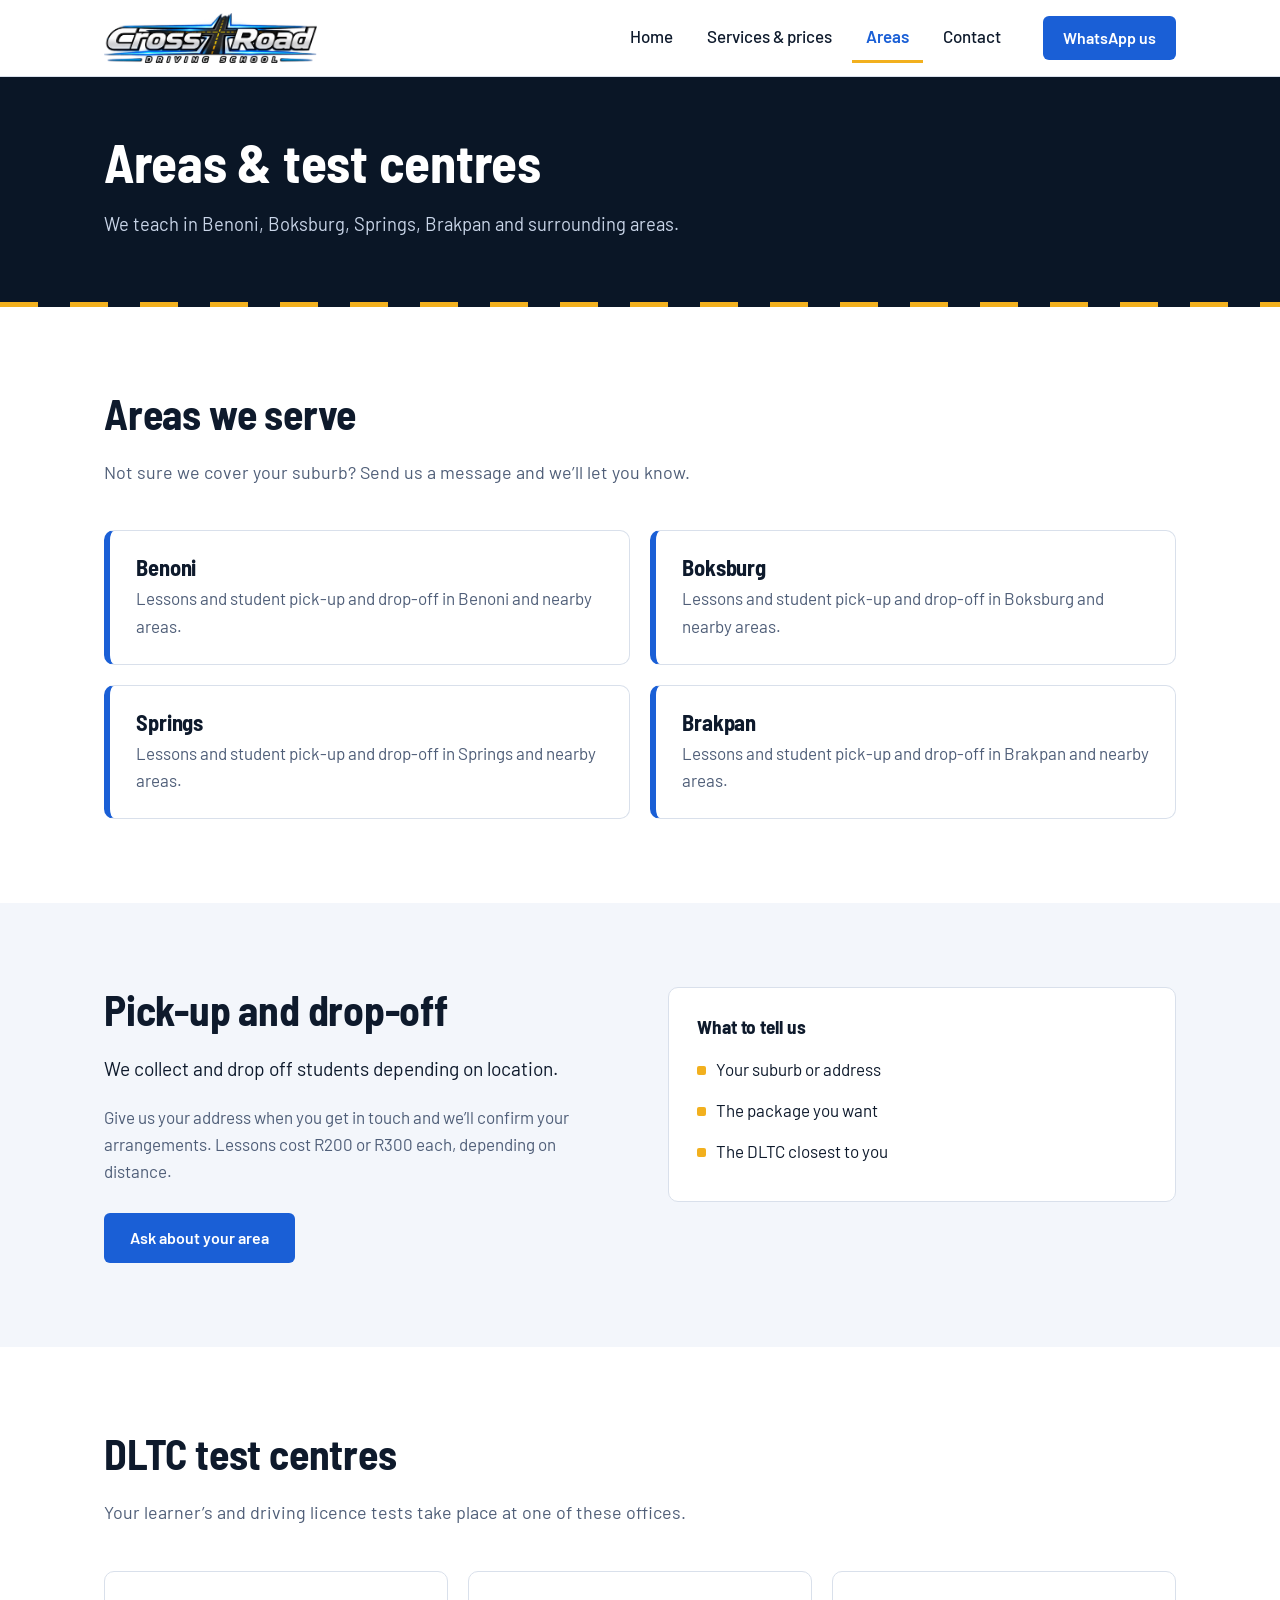
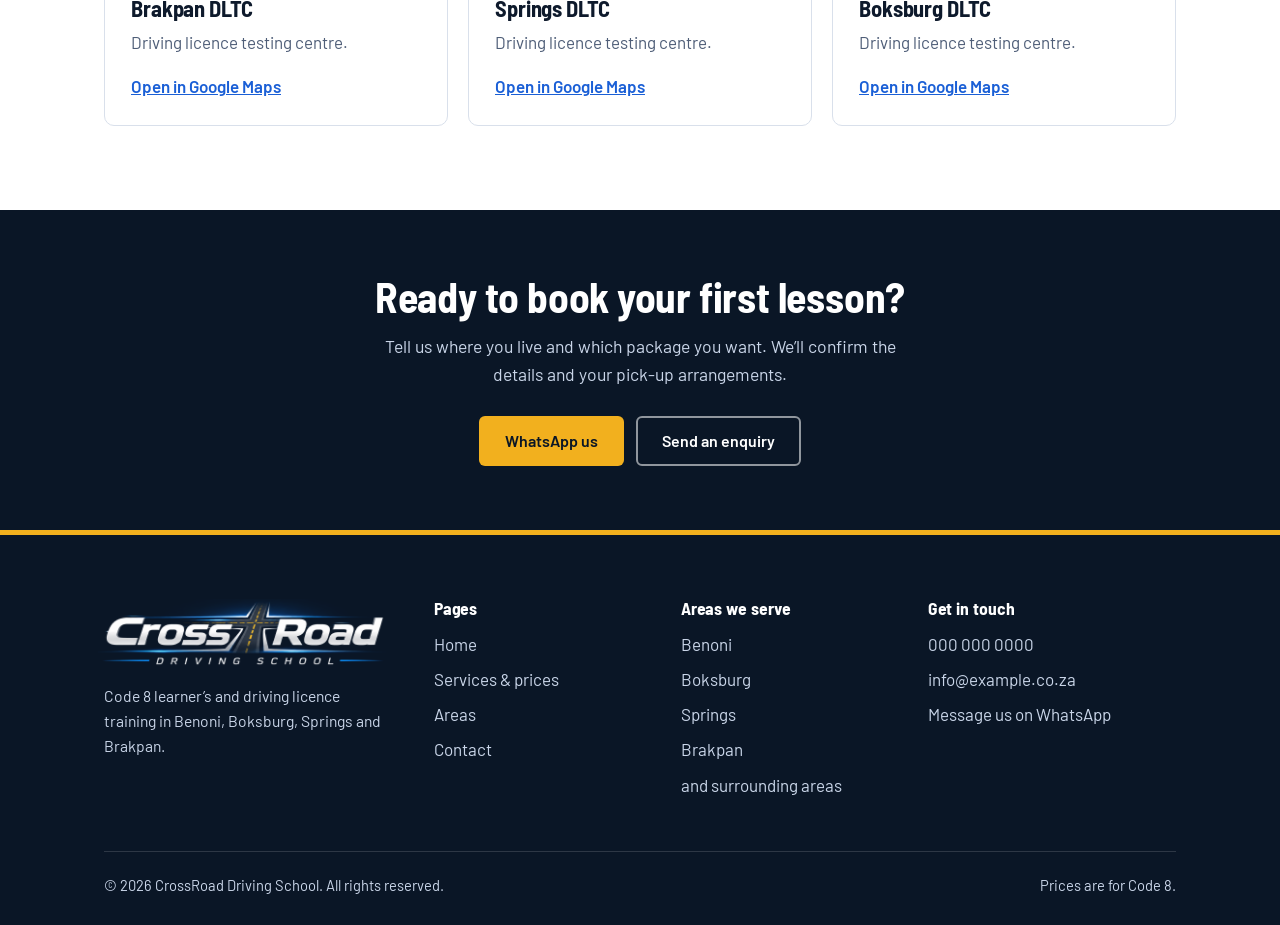
==== areas.html @ bded4b88 "da" ====
<!DOCTYPE html>
<html lang="en-ZA">
<head>
<meta charset="utf-8">
<meta name="viewport" content="width=device-width, initial-scale=1">
<title>Areas &amp; test centres | CrossRoad Driving School</title>
<meta name="description" content="We teach in Benoni, Boksburg, Springs, Brakpan and surrounding areas, and use the Brakpan, Springs and Boksburg DLTC offices.">
<meta name="theme-color" content="#0A1626">
<meta property="og:type" content="website">
<meta property="og:title" content="Areas &amp; test centres | CrossRoad Driving School">
<meta property="og:description" content="We teach in Benoni, Boksburg, Springs, Brakpan and surrounding areas, and use the Brakpan, Springs and Boksburg DLTC offices.">
<!-- After deploying, change og:image to the full URL, e.g. https://yourname.github.io/repo/assets/og-image.jpg -->
<meta property="og:image" content="assets/og-image.jpg">
<link rel="icon" href="assets/favicon.svg" type="image/svg+xml">
<link rel="apple-touch-icon" href="assets/apple-touch-icon.png">
<link rel="preconnect" href="https://fonts.googleapis.com">
<link rel="preconnect" href="https://fonts.gstatic.com" crossorigin>
<link href="https://fonts.googleapis.com/css2?family=Barlow:wght@400;500;600&amp;family=Barlow+Semi+Condensed:wght@600;700&amp;display=swap" rel="stylesheet">
<link rel="stylesheet" href="css/styles.css">
</head>
<body>
<a class="skip-link" href="#main">Skip to content</a>
<header class="site-header">
  <div class="container header-inner">
    <a class="brand" href="index.html" aria-label="CrossRoad Driving School, home"><img src="assets/logo-light.png" alt="CrossRoad Driving School" width="1000" height="235"></a>
    <button class="nav-toggle" type="button" aria-expanded="false" aria-controls="site-nav"><span class="sr-only">Menu</span><span class="bars" aria-hidden="true"></span></button>
    <nav id="site-nav" class="nav" aria-label="Main">
      <ul>
        <li><a href="index.html">Home</a></li>
        <li><a href="services.html">Services &amp; prices</a></li>
        <li><a href="areas.html" aria-current="page">Areas</a></li>
        <li><a href="contact.html">Contact</a></li>
      </ul>
      <a class="btn btn--blue" data-whatsapp href="contact.html">WhatsApp us</a>
    </nav>
  </div>
</header>
<main id="main">
<section class="page-hero">
  <div class="container">
    <h1>Areas &amp; test centres</h1>
    <p>We teach in Benoni, Boksburg, Springs, Brakpan and surrounding areas.</p>
  </div>
</section>

<section class="section">
  <div class="container">
    <div class="section-head"><h2>Areas we serve</h2><p>Not sure we cover your suburb? Send us a message and we&rsquo;ll let you know.</p></div>
    <div class="town-grid">
<article class="town" id="benoni"><h3>Benoni</h3><p>Lessons and student pick-up and drop-off in Benoni and nearby areas.</p></article>
<article class="town" id="boksburg"><h3>Boksburg</h3><p>Lessons and student pick-up and drop-off in Boksburg and nearby areas.</p></article>
<article class="town" id="springs"><h3>Springs</h3><p>Lessons and student pick-up and drop-off in Springs and nearby areas.</p></article>
<article class="town" id="brakpan"><h3>Brakpan</h3><p>Lessons and student pick-up and drop-off in Brakpan and nearby areas.</p></article>
    </div>
  </div>
</section>

<section class="section section--paper">
  <div class="container split">
    <div>
      <h2>Pick-up and drop-off</h2>
      <p class="lead">We collect and drop off students depending on location.</p>
      <p class="muted">Give us your address when you get in touch and we&rsquo;ll confirm your arrangements. Lessons cost R200 or R300 each, depending on distance.</p>
      <div class="btn-row"><a class="btn btn--blue" href="contact.html">Ask about your area</a></div>
    </div>
    <div class="panel">
      <h3>What to tell us</h3>
      <ul class="tick-list"><li>Your suburb or address</li><li>The package you want</li><li>The DLTC closest to you</li></ul>
    </div>
  </div>
</section>

<section class="section">
  <div class="container">
    <div class="section-head"><h2>DLTC test centres</h2><p>Your learner&rsquo;s and driving licence tests take place at one of these offices.</p></div>
    <div class="dltc-grid">
<article class="dltc"><h3>Brakpan DLTC</h3><p class="muted">Driving licence testing centre.</p><a href="https://www.google.com/maps/search/?api=1&amp;query=Brakpan+DLTC" target="_blank" rel="noopener">Open in Google Maps<span class="sr-only"> (opens in a new tab)</span></a></article>
<article class="dltc"><h3>Springs DLTC</h3><p class="muted">Driving licence testing centre.</p><a href="https://www.google.com/maps/search/?api=1&amp;query=Springs+DLTC" target="_blank" rel="noopener">Open in Google Maps<span class="sr-only"> (opens in a new tab)</span></a></article>
<article class="dltc"><h3>Boksburg DLTC</h3><p class="muted">Driving licence testing centre.</p><a href="https://www.google.com/maps/search/?api=1&amp;query=Boksburg+DLTC" target="_blank" rel="noopener">Open in Google Maps<span class="sr-only"> (opens in a new tab)</span></a></article>
    </div>
  </div>
</section>
<section class="cta-band">
  <div class="container">
    <h2>Ready to book your first lesson?</h2>
    <p>Tell us where you live and which package you want. We&rsquo;ll confirm the details and your pick-up arrangements.</p>
    <div class="btn-row">
      <a class="btn btn--yellow" data-whatsapp href="contact.html">WhatsApp us</a>
      <a class="btn btn--outline-light" href="contact.html">Send an enquiry</a>
    </div>
  </div>
</section>
</main>
<footer class="site-footer">
  <div class="container">
    <div class="footer-grid">
      <div>
        <a class="footer-logo" href="index.html" aria-label="CrossRoad Driving School, home"><img src="assets/logo-dark.png" alt="CrossRoad Driving School" width="1200" height="288" loading="lazy"></a>
        <p class="footer-about">Code 8 learner&rsquo;s and driving licence training in Benoni, Boksburg, Springs and Brakpan.</p>
      </div>
      <div>
        <h3>Pages</h3>
        <ul>
          <li><a href="index.html">Home</a></li>
          <li><a href="services.html">Services &amp; prices</a></li>
          <li><a href="areas.html">Areas</a></li>
          <li><a href="contact.html">Contact</a></li>
        </ul>
      </div>
      <div>
        <h3>Areas we serve</h3>
        <ul>
          <li><a href="areas.html#benoni">Benoni</a></li>
          <li><a href="areas.html#boksburg">Boksburg</a></li>
          <li><a href="areas.html#springs">Springs</a></li>
          <li><a href="areas.html#brakpan">Brakpan</a></li>
          <li>and surrounding areas</li>
        </ul>
      </div>
      <div>
        <h3>Get in touch</h3>
        <ul>
          <li><a data-phone href="contact.html"><span data-phone-text>Call us</span></a></li>
          <li><a data-email href="contact.html"><span data-email-text>Email us</span></a></li>
          <li><a data-whatsapp href="contact.html">Message us on WhatsApp</a></li>
        </ul>
      </div>
    </div>
    <div class="footer-bottom">
      <span>&copy; 2026 CrossRoad Driving School. All rights reserved.</span>
      <span>Prices are for Code 8.</span>
    </div>
  </div>
</footer>
<script src="js/config.js"></script>
<script src="js/main.js"></script>
</body>
</html>
---- css/styles.css ----
/* CrossRoad Driving School — styles */
:root{
  --navy:#0A1626; --navy-2:#102238; --navy-3:#1B3252;
  --blue:#1A5FD6; --blue-dark:#1449A8; --sky:#6AA8FF;
  --yellow:#F2B01E; --yellow-dark:#DB9A0A;
  --paper:#F3F6FB; --white:#FFFFFF; --ink:#0E1A2C; --muted:#4F5E78; --line:#D9E0EB;
  --on-dark:#C9D5E8;
  --radius:10px; --maxw:1120px;
  --font-head:"Barlow Semi Condensed","Barlow",system-ui,sans-serif;
  --font-body:"Barlow",system-ui,-apple-system,"Segoe UI",Roboto,sans-serif;
}
*,*::before,*::after{box-sizing:border-box}
html{scroll-behavior:smooth;-webkit-text-size-adjust:100%}
body{margin:0;font-family:var(--font-body);font-size:1.0625rem;line-height:1.6;color:var(--ink);background:var(--white)}
img{max-width:100%;height:auto;display:block}
a{color:var(--blue)}
a:hover{color:var(--blue-dark)}
:focus-visible{outline:3px solid var(--sky);outline-offset:3px;border-radius:4px}
.sr-only{position:absolute;width:1px;height:1px;overflow:hidden;clip:rect(0 0 0 0);white-space:nowrap}
.skip-link{position:absolute;left:12px;top:-60px;background:var(--yellow);color:var(--navy);padding:10px 16px;font-weight:600;border-radius:6px;z-index:100;text-decoration:none}
.skip-link:focus{top:12px}
.container{width:100%;max-width:var(--maxw);margin:0 auto;padding:0 24px}

h1,h2,h3{font-family:var(--font-head);font-weight:700;line-height:1.1;margin:0 0 .5em;letter-spacing:-.005em}
h1{font-size:clamp(2.4rem,5.2vw,3.9rem)}
h2{font-size:clamp(1.8rem,3.4vw,2.6rem)}
h3{font-size:1.4rem}
p{margin:0 0 1em}
.lead{font-size:1.2rem;max-width:60ch}
.muted{color:var(--muted)}

/* Buttons */
.btn{display:inline-flex;align-items:center;justify-content:center;gap:.5em;font:600 1rem/1 var(--font-body);padding:15px 24px;border-radius:6px;border:2px solid transparent;text-decoration:none;cursor:pointer;transition:background-color .15s,color .15s,border-color .15s}
.btn--yellow{background:var(--yellow);color:var(--navy)}
.btn--yellow:hover{background:var(--yellow-dark);color:var(--navy)}
.btn--blue{background:var(--blue);color:#fff}
.btn--blue:hover{background:var(--blue-dark);color:#fff}
.btn--outline-light{border-color:rgba(255,255,255,.55);color:#fff}
.btn--outline-light:hover{background:rgba(255,255,255,.1);color:#fff;border-color:#fff}
.btn--outline-dark{border-color:var(--line);color:var(--ink);background:#fff}
.btn--outline-dark:hover{border-color:var(--blue);color:var(--blue)}
.btn-row{display:flex;flex-wrap:wrap;gap:12px;margin-top:28px}

/* Header */
.site-header{position:sticky;top:0;z-index:50;background:#fff;border-bottom:1px solid var(--line)}
.header-inner{display:flex;align-items:center;justify-content:space-between;gap:20px;min-height:76px}
.brand img{height:50px;width:auto}
.nav{display:flex;align-items:center;gap:28px}
.nav ul{display:flex;gap:6px;list-style:none;margin:0;padding:0}
.nav ul a{display:block;padding:10px 14px;color:var(--ink);text-decoration:none;font-weight:500;border-radius:6px;border-bottom:3px solid transparent;border-radius:0}
.nav ul a:hover{color:var(--blue)}
.nav ul a[aria-current="page"]{color:var(--blue);border-bottom-color:var(--yellow);font-weight:600}
.nav .btn{padding:12px 18px}
.nav-toggle{display:none;background:none;border:1px solid var(--line);border-radius:6px;width:46px;height:46px;cursor:pointer;padding:0;align-items:center;justify-content:center}
.nav-toggle .bars,.nav-toggle .bars::before,.nav-toggle .bars::after{display:block;width:20px;height:2px;background:var(--ink);content:"";position:relative}
.nav-toggle .bars::before{position:absolute;top:-6px}
.nav-toggle .bars::after{position:absolute;top:6px}

/* Hero */
.hero{position:relative;background:var(--navy);color:#fff;padding:72px 0 96px}
.hero::after,.page-hero::after{content:"";position:absolute;left:0;right:0;bottom:0;height:5px;background:repeating-linear-gradient(90deg,var(--yellow) 0 38px,transparent 38px 70px)}
.hero-grid{display:grid;grid-template-columns:1.15fr .85fr;gap:56px;align-items:center}
.hero h1{color:#fff;max-width:15ch}
.hero .lead{color:var(--on-dark)}
.hero-note{margin-top:22px;color:var(--on-dark);font-size:.98rem}

/* Signpost */
.signpost{position:relative;display:flex;flex-direction:column;gap:14px;padding:6px 0;filter:drop-shadow(0 8px 14px rgba(0,0,0,.35))}
.signpost::before{content:"";position:absolute;left:50%;top:-14px;bottom:-14px;width:10px;transform:translateX(-50%);background:linear-gradient(90deg,#3A4B66,#5A6D8C,#3A4B66);border-radius:3px}
.sign{position:relative;display:block;width:86%;padding:16px 56px 16px 26px;background:var(--blue);color:#fff;font:700 1.55rem/1.1 var(--font-head);text-decoration:none;clip-path:polygon(0 0,calc(100% - 30px) 0,100% 50%,calc(100% - 30px) 100%,0 100%);transition:background-color .15s;animation:sign-in .7s cubic-bezier(.2,.7,.2,1) both}
.sign small{display:block;font:500 .85rem/1.3 var(--font-body);color:#D3E3FF;margin-top:2px}
.sign:hover{background:#2A72EE;color:#fff}
.sign--left{margin-left:auto;padding:16px 26px 16px 56px;text-align:right;clip-path:polygon(30px 0,100% 0,100% 100%,30px 100%,0 50%);animation-name:sign-in-left}
.sign:nth-child(1){animation-delay:.1s}.sign:nth-child(2){animation-delay:.22s}.sign:nth-child(3){animation-delay:.34s}.sign:nth-child(4){animation-delay:.46s}
@keyframes sign-in{from{opacity:0;transform:translateX(-26px)}to{opacity:1;transform:none}}
@keyframes sign-in-left{from{opacity:0;transform:translateX(26px)}to{opacity:1;transform:none}}
.signpost-caption{margin:22px 0 0;text-align:center;color:var(--on-dark);font-size:.95rem}

/* Page hero (inner pages) */
.page-hero{position:relative;background:var(--navy);color:#fff;padding:56px 0 68px}
.page-hero h1{color:#fff;font-size:clamp(2.2rem,4.4vw,3.3rem);margin-bottom:.35em}
.page-hero p{color:var(--on-dark);max-width:62ch;font-size:1.15rem;margin:0}

/* Strip */
.strip{background:var(--paper);border-bottom:1px solid var(--line)}
.strip-grid{display:grid;grid-template-columns:repeat(4,1fr);gap:24px;padding:30px 0;margin:0;list-style:none}
.strip-item{display:flex;gap:14px;align-items:flex-start}
.strip-item svg{flex:none;width:28px;height:28px;color:var(--blue);margin-top:2px}
.strip-item strong{display:block;font-family:var(--font-head);font-size:1.15rem;line-height:1.2}
.strip-item span{display:block;color:var(--muted);font-size:.95rem;line-height:1.4;margin-top:2px}

/* Sections */
.section{padding:84px 0}
.section--paper{background:var(--paper)}
.section-head{max-width:640px;margin-bottom:44px}
.section-head p{color:var(--muted);font-size:1.12rem;margin:0}

/* Plans (home) */
.plans{display:grid;grid-template-columns:repeat(3,1fr);gap:24px;align-items:stretch}
.plan{position:relative;display:flex;flex-direction:column;background:#fff;border:1px solid var(--line);border-radius:var(--radius);padding:30px 28px}
.plan--best{border:2px solid var(--blue);box-shadow:0 10px 30px rgba(26,95,214,.12)}
.badge{position:absolute;top:-14px;left:24px;background:var(--yellow);color:var(--navy);font:700 .9rem/1 var(--font-head);padding:7px 12px;border-radius:5px}
.plan h3{margin-bottom:.25em}
.plan-desc{color:var(--muted);margin-bottom:22px}
.price{font:700 3rem/1 var(--font-head);margin:0 0 4px;color:var(--ink)}
.price-note{color:var(--muted);font-size:.95rem;margin-bottom:22px}
.plan dl{margin:0 0 24px;border-top:1px solid var(--line)}
.plan dl div{display:flex;justify-content:space-between;padding:11px 0;border-bottom:1px solid var(--line)}
.plan dt{color:var(--muted)}
.plan dd{margin:0;font-weight:600}
.plan .btn{margin-top:auto}
.fine{color:var(--muted);font-size:.95rem;margin-top:26px;max-width:70ch}

/* Steps */
.steps{list-style:none;margin:0;padding:0;display:grid;grid-template-columns:repeat(4,1fr);gap:28px;counter-reset:step}
.steps li{counter-increment:step;position:relative;padding-top:60px}
.steps li::before{content:counter(step);position:absolute;top:0;left:0;width:44px;height:44px;border-radius:50%;background:var(--navy);color:#fff;font:700 1.4rem/44px var(--font-head);text-align:center}
.steps li::after{content:"";position:absolute;top:21px;left:56px;right:-16px;border-top:3px dashed var(--yellow)}
.steps li:last-child::after{display:none}
.steps h3{font-size:1.3rem;margin-bottom:.3em}
.steps p{color:var(--muted);margin:0;font-size:1rem}

/* Areas split */
.split{display:grid;grid-template-columns:1fr 1fr;gap:56px;align-items:start}
.panel{background:#fff;border:1px solid var(--line);border-radius:var(--radius);padding:28px}
.panel h3{font-size:1.2rem;margin-bottom:.6em}
.panel h3:not(:first-child){margin-top:1.5em}
.tick-list{list-style:none;margin:0;padding:0}
.tick-list li{display:flex;gap:10px;padding:7px 0;align-items:baseline}
.tick-list li::before{content:"";flex:none;width:9px;height:9px;background:var(--yellow);border-radius:2px;transform:translateY(-1px)}

/* CTA band */
.cta-band{background:var(--navy);color:#fff;padding:64px 0;text-align:center}
.cta-band h2{color:#fff;margin-bottom:.3em}
.cta-band p{color:var(--on-dark);margin:0 auto;max-width:52ch;font-size:1.1rem}
.cta-band .btn-row{justify-content:center}

/* Plan rows (services) */
.plan-rows{display:grid;gap:18px}
.plan-row{position:relative;display:grid;grid-template-columns:1.4fr 1fr 1fr 1fr;gap:20px;align-items:center;background:#fff;border:1px solid var(--line);border-radius:var(--radius);padding:26px 28px}
.plan-row--best{border:2px solid var(--blue);box-shadow:0 10px 30px rgba(26,95,214,.12)}
.plan-row h3{margin-bottom:.2em}
.plan-row p{margin:0;color:var(--muted);font-size:1rem}
.fig span{display:block;color:var(--muted);font-size:.9rem}
.fig strong{display:block;font:700 1.9rem/1.1 var(--font-head)}
.fig--total strong{font-size:2.3rem}
.save{display:inline-block;margin-top:8px;font-weight:600;color:#7A5300;background:#FFF1CC;padding:3px 10px;border-radius:4px;font-size:.9rem}

.lesson-grid{display:grid;grid-template-columns:1fr 1fr;gap:24px}
.lesson-grid .panel .price{font-size:2.6rem}

.pay-list{list-style:none;margin:0;padding:0;display:grid;gap:14px;max-width:760px}
.pay-list li{display:grid;grid-template-columns:130px 1fr;gap:18px;padding:18px 22px;background:#fff;border:1px solid var(--line);border-radius:var(--radius)}
.pay-list strong{font-family:var(--font-head);font-size:1.2rem}
.pay-list span{color:var(--muted)}

/* FAQ */
.faq{max-width:780px}
.faq details{border-bottom:1px solid var(--line)}
.faq summary{cursor:pointer;list-style:none;padding:20px 40px 20px 0;font:600 1.25rem/1.3 var(--font-head);position:relative}
.faq summary::-webkit-details-marker{display:none}
.faq summary::after{content:"+";position:absolute;right:6px;top:50%;transform:translateY(-50%);font:400 1.8rem/1 var(--font-body);color:var(--blue)}
.faq details[open] summary::after{content:"\2013"}
.faq details p{color:var(--muted);padding-bottom:20px;margin:0;max-width:64ch}

/* Areas page */
.town-grid{display:grid;grid-template-columns:repeat(2,1fr);gap:20px}
.town{background:#fff;border:1px solid var(--line);border-left:6px solid var(--blue);border-radius:var(--radius);padding:24px 26px;scroll-margin-top:100px}
.town h3{margin-bottom:.25em}
.town p{margin:0;color:var(--muted)}
.dltc-grid{display:grid;grid-template-columns:repeat(3,1fr);gap:20px}
.dltc{background:#fff;border:1px solid var(--line);border-radius:var(--radius);padding:24px 26px}
.dltc h3{margin-bottom:.4em}
.dltc a{font-weight:600}

/* Contact */
.contact-layout{display:grid;grid-template-columns:.85fr 1.15fr;gap:48px;align-items:start}
.info-list{list-style:none;margin:0 0 28px;padding:0;display:grid;gap:16px}
.info-list li{display:flex;gap:14px;align-items:flex-start}
.info-list svg{flex:none;width:26px;height:26px;color:var(--blue);margin-top:2px}
.info-list small{display:block;color:var(--muted);font-size:.9rem}
.info-list a,.info-list strong{font-weight:600;font-size:1.1rem}
.form{background:#fff;border:1px solid var(--line);border-radius:var(--radius);padding:32px}
.form h2{font-size:1.7rem}
.field{margin-bottom:18px}
.field label{display:block;font-weight:600;margin-bottom:6px}
.field input,.field select,.field textarea{width:100%;font:inherit;padding:13px 14px;border:1px solid #B9C4D6;border-radius:6px;background:#fff;color:var(--ink)}
.field textarea{min-height:120px;resize:vertical}
.field input:focus,.field select:focus,.field textarea:focus{outline:3px solid rgba(26,95,214,.3);border-color:var(--blue)}
.field-row{display:grid;grid-template-columns:1fr 1fr;gap:18px}
.form-status{min-height:1.5em;margin:14px 0 0;font-weight:500}
.form-hint{color:var(--muted);font-size:.95rem;margin-top:12px}

/* Footer */
.site-footer{background:var(--navy);color:var(--on-dark);padding:64px 0 28px;border-top:5px solid var(--yellow)}
.footer-grid{display:grid;grid-template-columns:1.4fr 1fr 1fr 1.2fr;gap:40px}
.footer-logo img{width:min(300px,100%);mix-blend-mode:screen;margin-left:-6px}
.footer-about{margin:14px 0 0;font-size:.98rem;max-width:34ch}
.site-footer h3{font-size:1.1rem;color:#fff;margin-bottom:.7em}
.site-footer ul{list-style:none;margin:0;padding:0}
.site-footer li{margin-bottom:8px}
.site-footer a{color:var(--on-dark);text-decoration:none}
.site-footer a:hover{color:#fff;text-decoration:underline}
.footer-bottom{margin-top:44px;padding-top:22px;border-top:1px solid rgba(255,255,255,.14);font-size:.92rem;display:flex;flex-wrap:wrap;gap:8px 24px;justify-content:space-between}

/* Responsive */
@media (max-width:960px){
  .hero-grid{grid-template-columns:1fr;gap:44px}
  .hero h1{max-width:20ch}
  .signpost{max-width:460px}
  .strip-grid{grid-template-columns:repeat(2,1fr)}
  .plans{grid-template-columns:1fr;max-width:520px}
  .steps{grid-template-columns:repeat(2,1fr);gap:36px 28px}
  .steps li:nth-child(2)::after{display:none}
  .split,.contact-layout{grid-template-columns:1fr;gap:36px}
  .plan-row{grid-template-columns:1fr 1fr}
  .plan-row>div:first-child{grid-column:1/-1}
  .dltc-grid{grid-template-columns:1fr}
  .footer-grid{grid-template-columns:1fr 1fr}
}
@media (max-width:820px){
  .nav-toggle{display:inline-flex}
  .nav{position:absolute;left:0;right:0;top:100%;background:#fff;border-bottom:1px solid var(--line);flex-direction:column;align-items:stretch;gap:0;padding:8px 24px 20px;display:none}
  .nav.is-open{display:flex}
  .nav ul{flex-direction:column;gap:0}
  .nav ul a{padding:14px 4px;border-bottom:1px solid var(--line)}
  .nav ul a[aria-current="page"]{border-bottom-color:var(--yellow)}
  .nav .btn{margin-top:16px}
}
@media (max-width:620px){
  body{font-size:1rem}
  .section{padding:60px 0}
  .hero{padding:48px 0 72px}
  .strip-grid{grid-template-columns:1fr}
  .steps{grid-template-columns:1fr}
  .steps li::after{display:none}
  .town-grid,.lesson-grid,.field-row{grid-template-columns:1fr}
  .plan-row{grid-template-columns:1fr 1fr;padding:22px}
  .pay-list li{grid-template-columns:1fr;gap:4px}
  .form{padding:24px 20px}
  .footer-grid{grid-template-columns:1fr}
  .sign{font-size:1.35rem}
  .brand img{height:42px}
  .btn-row .btn{flex:1 1 100%}
}
@media (prefers-reduced-motion:reduce){
  html{scroll-behavior:auto}
  .sign{animation:none}
  *{transition:none!important}
}
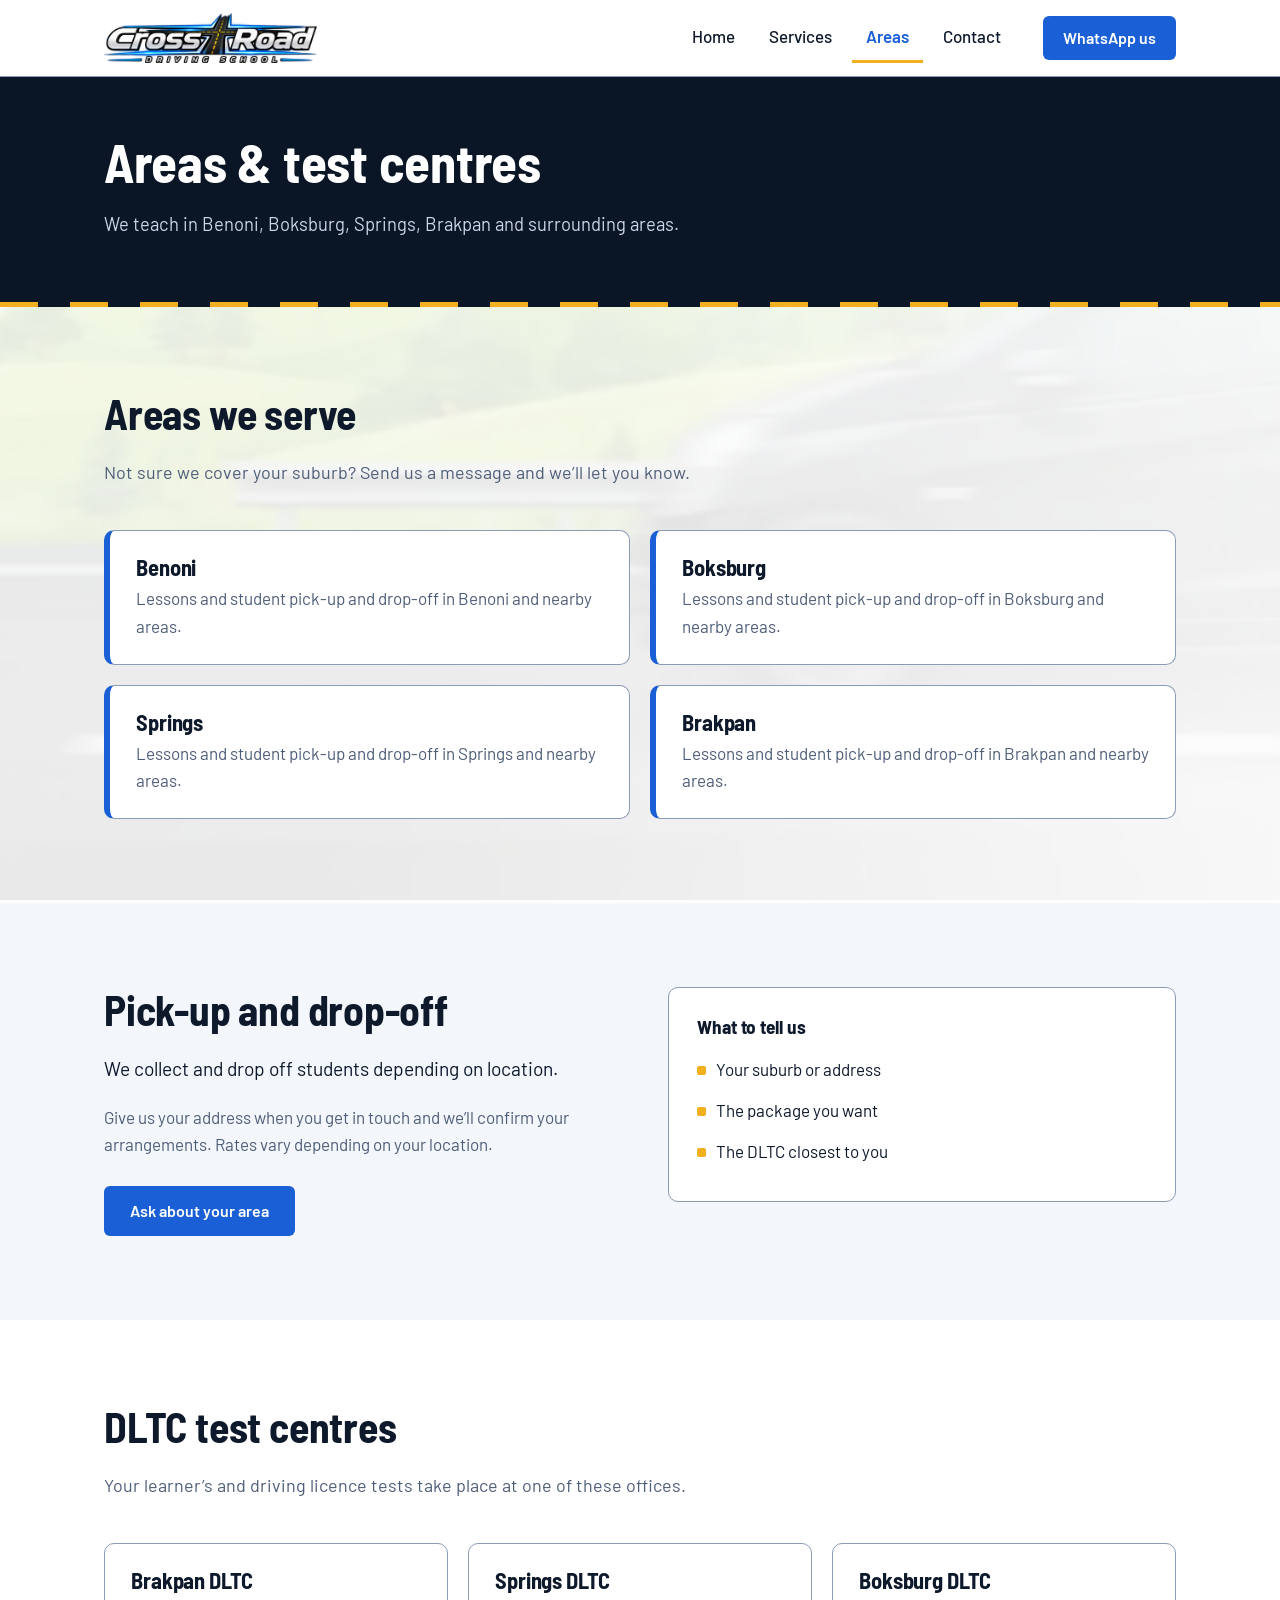
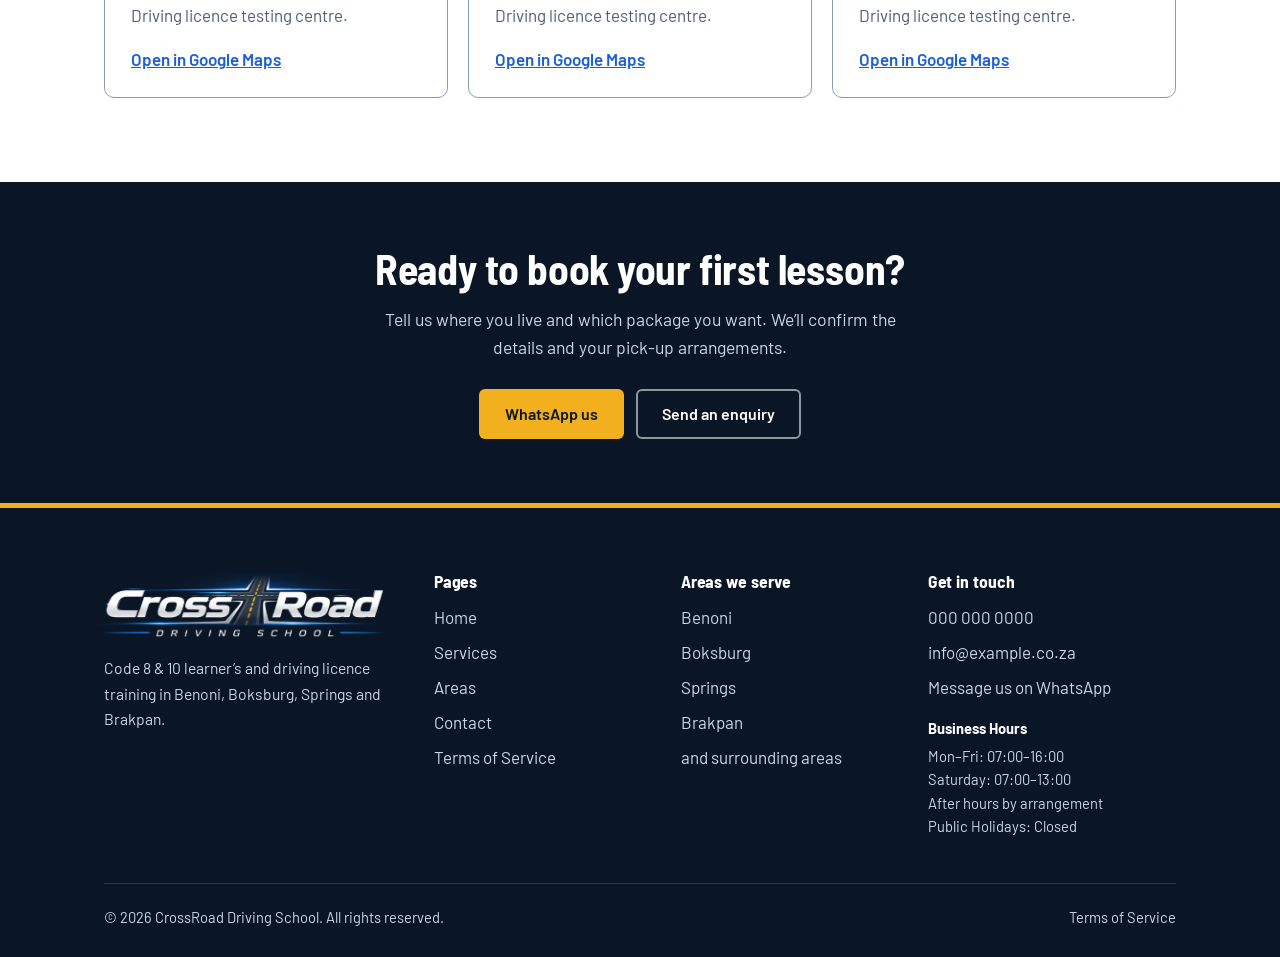
==== commit 8fe0e192: "V3" ====
--- a/areas.html
+++ b/areas.html
@@ -19,6 +19,7 @@
 <link rel="stylesheet" href="css/styles.css">
 </head>
 <body>
+<canvas id="scroll-bg-canvas"></canvas>
 <a class="skip-link" href="#main">Skip to content</a>
 <header class="site-header">
   <div class="container header-inner">
@@ -27,7 +28,7 @@
     <nav id="site-nav" class="nav" aria-label="Main">
       <ul>
         <li><a href="index.html">Home</a></li>
-        <li><a href="services.html">Services &amp; prices</a></li>
+        <li><a href="services.html">Services</a></li>
         <li><a href="areas.html" aria-current="page">Areas</a></li>
         <li><a href="contact.html">Contact</a></li>
       </ul>
@@ -60,7 +61,7 @@
     <div>
       <h2>Pick-up and drop-off</h2>
       <p class="lead">We collect and drop off students depending on location.</p>
-      <p class="muted">Give us your address when you get in touch and we&rsquo;ll confirm your arrangements. Lessons cost R200 or R300 each, depending on distance.</p>
+      <p class="muted">Give us your address when you get in touch and we&rsquo;ll confirm your arrangements. Rates vary depending on your location.</p>
       <div class="btn-row"><a class="btn btn--blue" href="contact.html">Ask about your area</a></div>
     </div>
     <div class="panel">
@@ -96,15 +97,16 @@
     <div class="footer-grid">
       <div>
         <a class="footer-logo" href="index.html" aria-label="CrossRoad Driving School, home"><img src="assets/logo-dark.png" alt="CrossRoad Driving School" width="1200" height="288" loading="lazy"></a>
-        <p class="footer-about">Code 8 learner&rsquo;s and driving licence training in Benoni, Boksburg, Springs and Brakpan.</p>
+        <p class="footer-about">Code 8 &amp; 10 learner&rsquo;s and driving licence training in Benoni, Boksburg, Springs and Brakpan.</p>
       </div>
       <div>
         <h3>Pages</h3>
         <ul>
           <li><a href="index.html">Home</a></li>
-          <li><a href="services.html">Services &amp; prices</a></li>
+          <li><a href="services.html">Services</a></li>
           <li><a href="areas.html">Areas</a></li>
           <li><a href="contact.html">Contact</a></li>
+          <li><a href="tos.html">Terms of Service</a></li>
         </ul>
       </div>
       <div>
@@ -124,15 +126,23 @@
           <li><a data-email href="contact.html"><span data-email-text>Email us</span></a></li>
           <li><a data-whatsapp href="contact.html">Message us on WhatsApp</a></li>
         </ul>
+        <div style="margin-top:16px;font-size:.92rem;color:var(--on-dark);">
+          <strong style="color:#fff;display:block;margin-bottom:4px;">Business Hours</strong>
+          Mon&ndash;Fri: 07:00&ndash;16:00<br>
+          Saturday: 07:00&ndash;13:00<br>
+          After hours by arrangement<br>
+          Public Holidays: Closed
+        </div>
       </div>
     </div>
     <div class="footer-bottom">
       <span>&copy; 2026 CrossRoad Driving School. All rights reserved.</span>
-      <span>Prices are for Code 8.</span>
+      <span><a href="tos.html" style="color:inherit">Terms of Service</a></span>
     </div>
   </div>
 </footer>
 <script src="js/config.js"></script>
 <script src="js/main.js"></script>
+<script src="js/scroll-frames.js"></script>
 </body>
 </html>
--- a/css/styles.css
+++ b/css/styles.css
@@ -3,7 +3,7 @@
   --navy:#0A1626; --navy-2:#102238; --navy-3:#1B3252;
   --blue:#1A5FD6; --blue-dark:#1449A8; --sky:#6AA8FF;
   --yellow:#F2B01E; --yellow-dark:#DB9A0A;
-  --paper:#F3F6FB; --white:#FFFFFF; --ink:#0E1A2C; --muted:#4F5E78; --line:#D9E0EB;
+  --paper:#F3F6FB; --white:#FFFFFF; --ink:#0E1A2C; --muted:#4F5E78; --line:#8A9BB5;
   --on-dark:#C9D5E8;
   --radius:10px; --maxw:1120px;
   --font-head:"Barlow Semi Condensed","Barlow",system-ui,sans-serif;
@@ -67,9 +67,10 @@
 /* Signpost */
 .signpost{position:relative;display:flex;flex-direction:column;gap:14px;padding:6px 0;filter:drop-shadow(0 8px 14px rgba(0,0,0,.35))}
 .signpost::before{content:"";position:absolute;left:50%;top:-14px;bottom:-14px;width:10px;transform:translateX(-50%);background:linear-gradient(90deg,#3A4B66,#5A6D8C,#3A4B66);border-radius:3px}
-.sign{position:relative;display:block;width:86%;padding:16px 56px 16px 26px;background:var(--blue);color:#fff;font:700 1.55rem/1.1 var(--font-head);text-decoration:none;clip-path:polygon(0 0,calc(100% - 30px) 0,100% 50%,calc(100% - 30px) 100%,0 100%);transition:background-color .15s;animation:sign-in .7s cubic-bezier(.2,.7,.2,1) both}
+.sign{position:relative;display:block;width:86%;padding:16px 56px 16px 26px;background:var(--blue);color:#fff;font:700 1.55rem/1.1 var(--font-head);text-decoration:none;clip-path:polygon(0 0,calc(100% - 30px) 0,100% 50%,calc(100% - 30px) 100%,0 100%);transition:transform .2s ease,box-shadow .2s ease,background-color .15s;animation:sign-in .7s cubic-bezier(.2,.7,.2,1) both}
 .sign small{display:block;font:500 .85rem/1.3 var(--font-body);color:#D3E3FF;margin-top:2px}
-.sign:hover{background:#2A72EE;color:#fff}
+.sign:hover{transform:translateY(-4px) scale(1.03);box-shadow:0 8px 24px rgba(26,95,214,.35);background:#2A72EE;color:#fff}
+.sign:active,.sign.clicked{transform:scale(0.96);box-shadow:none}
 .sign--left{margin-left:auto;padding:16px 26px 16px 56px;text-align:right;clip-path:polygon(30px 0,100% 0,100% 100%,30px 100%,0 50%);animation-name:sign-in-left}
 .sign:nth-child(1){animation-delay:.1s}.sign:nth-child(2){animation-delay:.22s}.sign:nth-child(3){animation-delay:.34s}.sign:nth-child(4){animation-delay:.46s}
 @keyframes sign-in{from{opacity:0;transform:translateX(-26px)}to{opacity:1;transform:none}}
@@ -83,7 +84,7 @@
 
 /* Strip */
 .strip{background:var(--paper);border-bottom:1px solid var(--line)}
-.strip-grid{display:grid;grid-template-columns:repeat(4,1fr);gap:24px;padding:30px 0;margin:0;list-style:none}
+.strip-grid{display:grid;grid-template-columns:repeat(3,1fr);gap:24px;padding:30px 0;margin:0;list-style:none}
 .strip-item{display:flex;gap:14px;align-items:flex-start}
 .strip-item svg{flex:none;width:28px;height:28px;color:var(--blue);margin-top:2px}
 .strip-item strong{display:block;font-family:var(--font-head);font-size:1.15rem;line-height:1.2}
@@ -91,12 +92,16 @@
 
 /* Sections */
 .section{padding:84px 0}
+.section:not(.section--paper){background:rgba(255,255,255,0.88)}
 .section--paper{background:var(--paper)}
 .section-head{max-width:640px;margin-bottom:44px}
 .section-head p{color:var(--muted);font-size:1.12rem;margin:0}
 
+/* Canvas background */
+#scroll-bg-canvas{position:fixed;top:0;left:0;width:100%;height:100%;z-index:-1;pointer-events:none}
+
 /* Plans (home) */
-.plans{display:grid;grid-template-columns:repeat(3,1fr);gap:24px;align-items:stretch}
+.plans{display:grid;grid-template-columns:repeat(auto-fill,minmax(260px,1fr));gap:24px;align-items:stretch}
 .plan{position:relative;display:flex;flex-direction:column;background:#fff;border:1px solid var(--line);border-radius:var(--radius);padding:30px 28px}
 .plan--best{border:2px solid var(--blue);box-shadow:0 10px 30px rgba(26,95,214,.12)}
 .badge{position:absolute;top:-14px;left:24px;background:var(--yellow);color:var(--navy);font:700 .9rem/1 var(--font-head);padding:7px 12px;border-radius:5px}
@@ -111,6 +116,12 @@
 .plan .btn{margin-top:auto}
 .fine{color:var(--muted);font-size:.95rem;margin-top:26px;max-width:70ch}
 
+/* Notice box */
+.notice-box{background:#FFF8E6;border:1px solid #F2B01E;border-radius:var(--radius);padding:22px 26px;max-width:820px;margin-top:28px}
+.notice-box p{margin:0 0 .5em;color:var(--ink)}
+.notice-box p:last-child{margin:0}
+.notice-box strong{color:var(--ink)}
+
 /* Steps */
 .steps{list-style:none;margin:0;padding:0;display:grid;grid-template-columns:repeat(4,1fr);gap:28px;counter-reset:step}
 .steps li{counter-increment:step;position:relative;padding-top:60px}
@@ -137,7 +148,7 @@
 
 /* Plan rows (services) */
 .plan-rows{display:grid;gap:18px}
-.plan-row{position:relative;display:grid;grid-template-columns:1.4fr 1fr 1fr 1fr;gap:20px;align-items:center;background:#fff;border:1px solid var(--line);border-radius:var(--radius);padding:26px 28px}
+.plan-row{position:relative;display:grid;grid-template-columns:1.4fr 1fr;gap:20px;align-items:center;background:#fff;border:1px solid var(--line);border-radius:var(--radius);padding:26px 28px}
 .plan-row--best{border:2px solid var(--blue);box-shadow:0 10px 30px rgba(26,95,214,.12)}
 .plan-row h3{margin-bottom:.2em}
 .plan-row p{margin:0;color:var(--muted);font-size:1rem}
@@ -146,13 +157,25 @@
 .fig--total strong{font-size:2.3rem}
 .save{display:inline-block;margin-top:8px;font-weight:600;color:#7A5300;background:#FFF1CC;padding:3px 10px;border-radius:4px;font-size:.9rem}
 
-.lesson-grid{display:grid;grid-template-columns:1fr 1fr;gap:24px}
-.lesson-grid .panel .price{font-size:2.6rem}
-
 .pay-list{list-style:none;margin:0;padding:0;display:grid;gap:14px;max-width:760px}
 .pay-list li{display:grid;grid-template-columns:130px 1fr;gap:18px;padding:18px 22px;background:#fff;border:1px solid var(--line);border-radius:var(--radius)}
 .pay-list strong{font-family:var(--font-head);font-size:1.2rem}
 .pay-list span{color:var(--muted)}
+
+/* Service cards */
+.service-grid{display:grid;grid-template-columns:repeat(auto-fill,minmax(280px,1fr));gap:24px}
+.service-card{background:#fff;border:1px solid var(--line);border-radius:var(--radius);padding:28px;display:flex;flex-direction:column;gap:14px}
+.service-card h3{margin:0;font-size:1.3rem}
+.service-card p{margin:0;color:var(--muted);font-size:1rem;flex:1}
+.service-card .btn{align-self:flex-start;margin-top:auto}
+.service-card .tag{display:inline-block;background:var(--paper);border:1px solid var(--line);border-radius:4px;padding:3px 10px;font-size:.85rem;font-weight:600;color:var(--muted);margin-bottom:4px}
+
+/* Hours */
+.hours-grid{display:grid;grid-template-columns:repeat(auto-fill,minmax(220px,1fr));gap:16px;max-width:860px}
+.hours-card{background:#fff;border:1px solid var(--line);border-radius:var(--radius);padding:20px 24px}
+.hours-card strong{display:block;font-family:var(--font-head);font-size:1.15rem;margin-bottom:4px}
+.hours-card span{color:var(--muted);font-size:1rem}
+.hours-note{margin-top:16px;color:var(--muted);font-size:.95rem;font-style:italic}
 
 /* FAQ */
 .faq{max-width:780px}
@@ -203,6 +226,13 @@
 .site-footer a:hover{color:#fff;text-decoration:underline}
 .footer-bottom{margin-top:44px;padding-top:22px;border-top:1px solid rgba(255,255,255,.14);font-size:.92rem;display:flex;flex-wrap:wrap;gap:8px 24px;justify-content:space-between}
 
+/* Intro overlay */
+.intro-overlay{position:fixed;inset:0;z-index:9999;background:#000;display:flex;align-items:center;justify-content:center;transition:opacity .6s ease}
+.intro-overlay.fade-out{opacity:0;pointer-events:none}
+.intro-video{width:100%;height:100%;object-fit:cover;position:absolute;inset:0}
+.intro-skip{position:absolute;bottom:28px;right:28px;background:rgba(255,255,255,.18);border:1px solid rgba(255,255,255,.4);color:#fff;padding:10px 20px;border-radius:6px;font:600 .95rem var(--font-body);cursor:pointer;z-index:1;transition:background .15s}
+.intro-skip:hover{background:rgba(255,255,255,.32)}
+
 /* Responsive */
 @media (max-width:960px){
   .hero-grid{grid-template-columns:1fr;gap:44px}
@@ -213,8 +243,7 @@
   .steps{grid-template-columns:repeat(2,1fr);gap:36px 28px}
   .steps li:nth-child(2)::after{display:none}
   .split,.contact-layout{grid-template-columns:1fr;gap:36px}
-  .plan-row{grid-template-columns:1fr 1fr}
-  .plan-row>div:first-child{grid-column:1/-1}
+  .plan-row{grid-template-columns:1fr}
   .dltc-grid{grid-template-columns:1fr}
   .footer-grid{grid-template-columns:1fr 1fr}
 }
@@ -234,14 +263,16 @@
   .strip-grid{grid-template-columns:1fr}
   .steps{grid-template-columns:1fr}
   .steps li::after{display:none}
-  .town-grid,.lesson-grid,.field-row{grid-template-columns:1fr}
-  .plan-row{grid-template-columns:1fr 1fr;padding:22px}
+  .town-grid,.field-row{grid-template-columns:1fr}
+  .plan-row{grid-template-columns:1fr;padding:22px}
   .pay-list li{grid-template-columns:1fr;gap:4px}
   .form{padding:24px 20px}
   .footer-grid{grid-template-columns:1fr}
   .sign{font-size:1.35rem}
   .brand img{height:42px}
   .btn-row .btn{flex:1 1 100%}
+  .service-card .btn{align-self:stretch;text-align:center;justify-content:center}
+  .plans{max-width:100%}
 }
 @media (prefers-reduced-motion:reduce){
   html{scroll-behavior:auto}
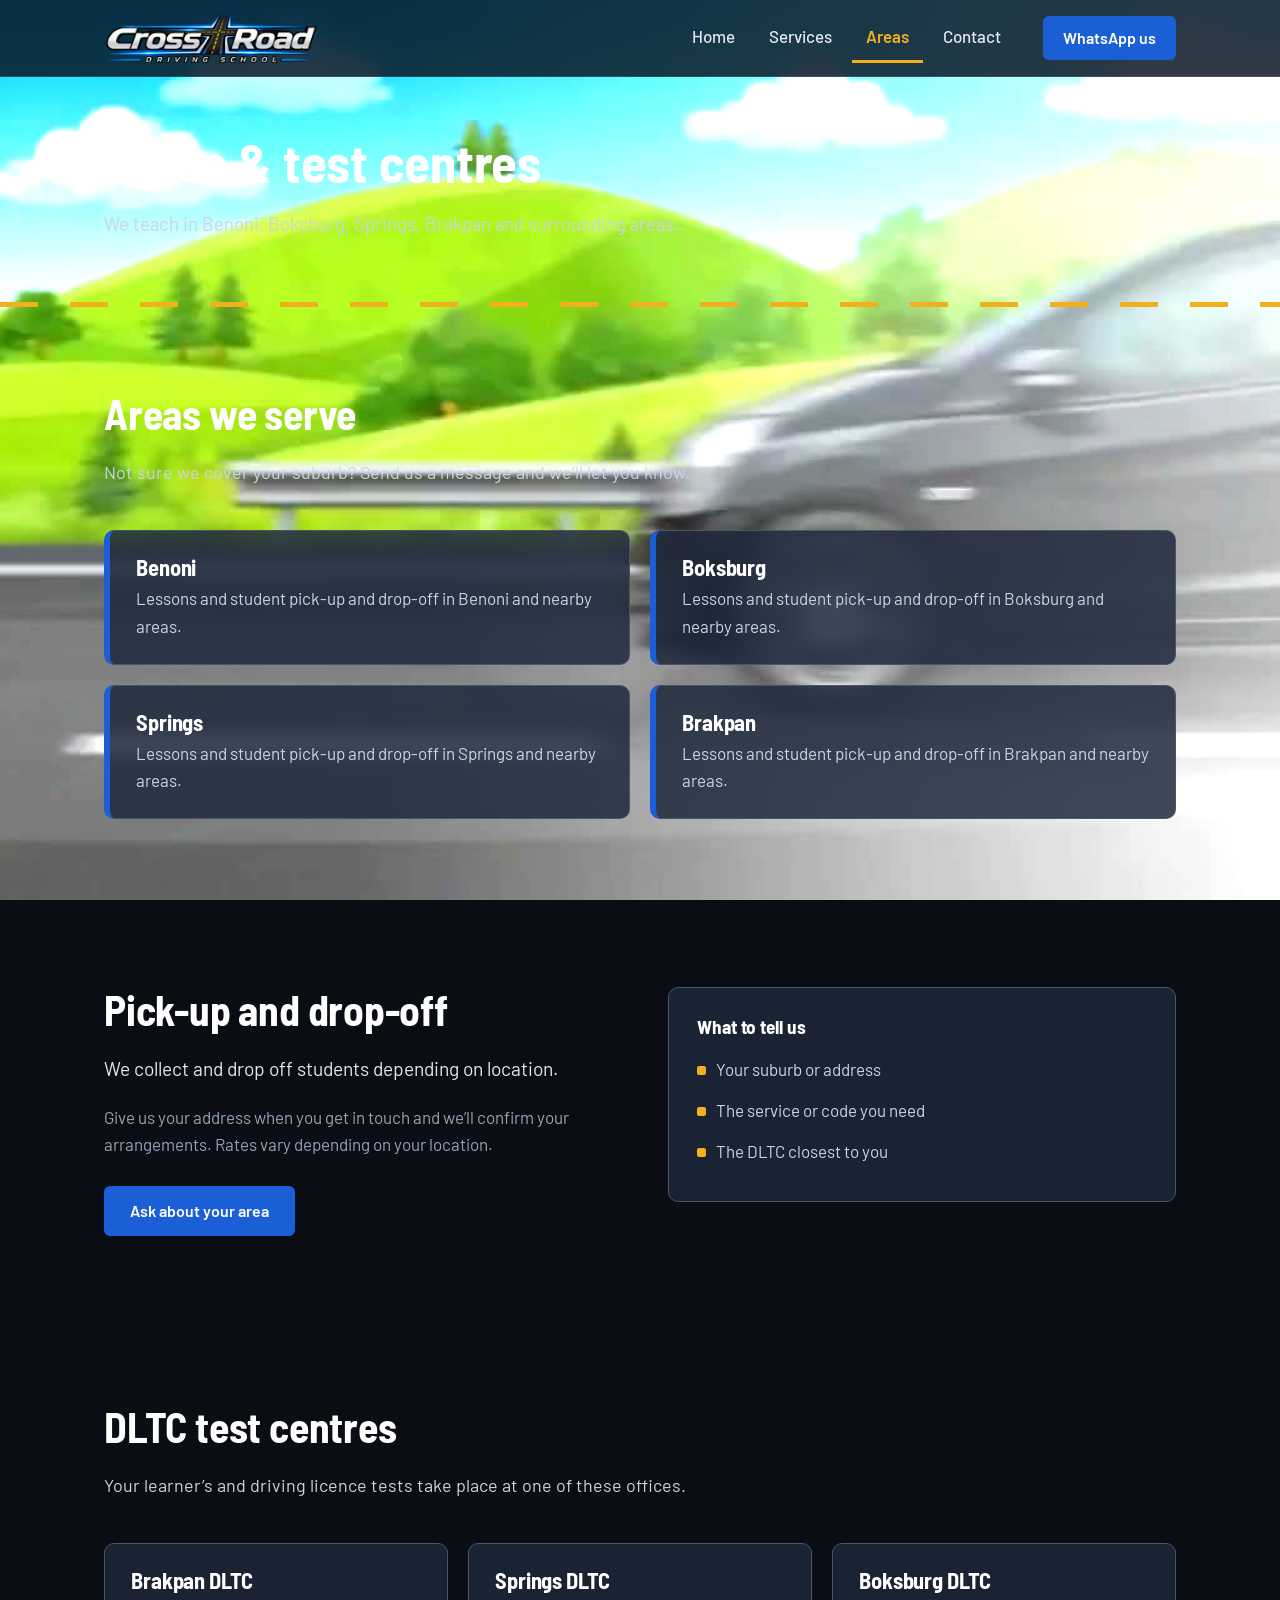
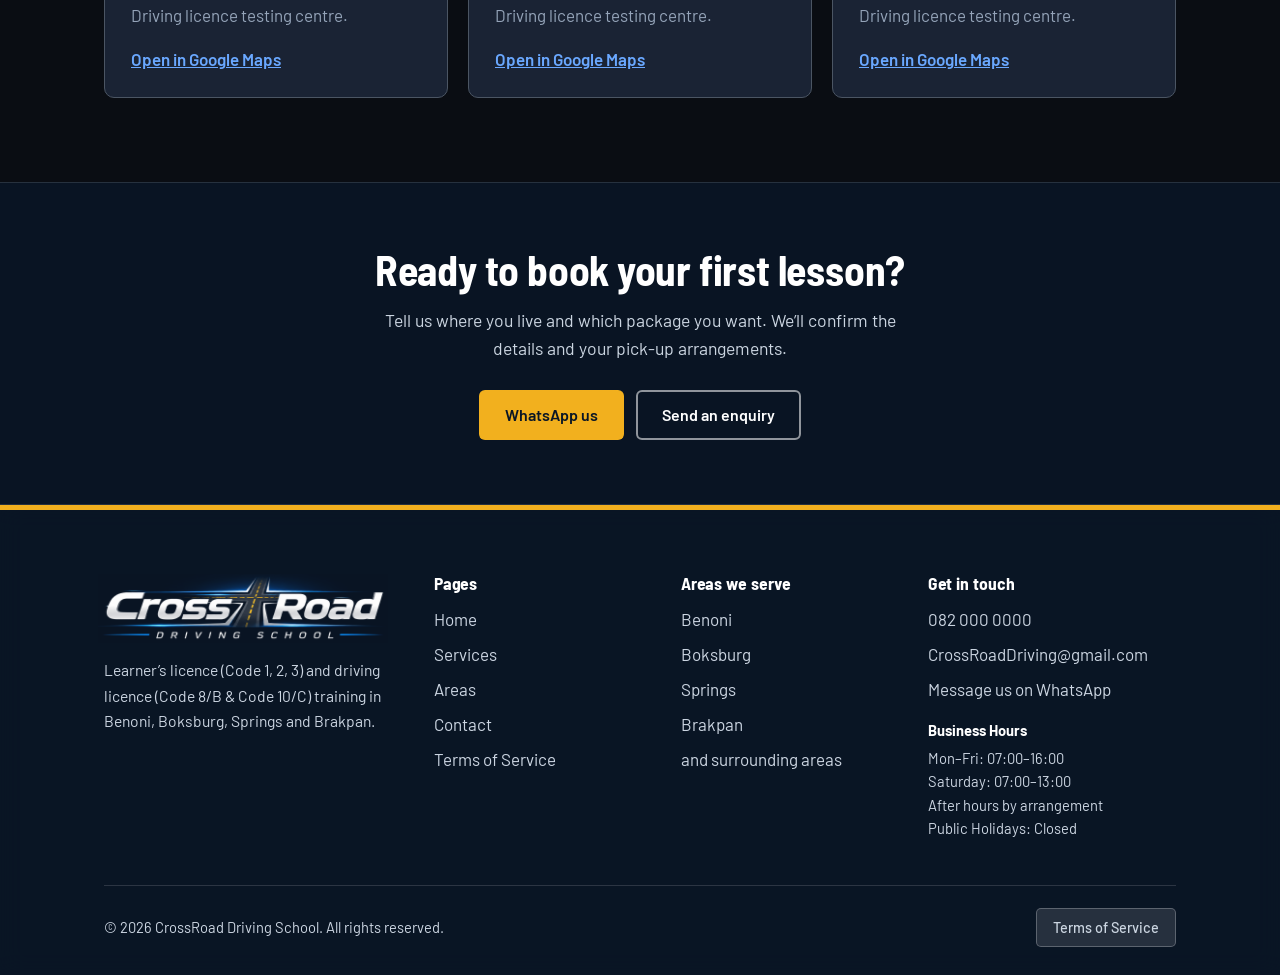
==== commit 5e6565e9: "v4" ====
--- a/areas.html
+++ b/areas.html
@@ -9,7 +9,6 @@
 <meta property="og:type" content="website">
 <meta property="og:title" content="Areas &amp; test centres | CrossRoad Driving School">
 <meta property="og:description" content="We teach in Benoni, Boksburg, Springs, Brakpan and surrounding areas, and use the Brakpan, Springs and Boksburg DLTC offices.">
-<!-- After deploying, change og:image to the full URL, e.g. https://yourname.github.io/repo/assets/og-image.jpg -->
 <meta property="og:image" content="assets/og-image.jpg">
 <link rel="icon" href="assets/favicon.svg" type="image/svg+xml">
 <link rel="apple-touch-icon" href="assets/apple-touch-icon.png">
@@ -19,7 +18,8 @@
 <link rel="stylesheet" href="css/styles.css">
 </head>
 <body>
-<canvas id="scroll-bg-canvas"></canvas>
+<canvas id="scroll-bg-canvas" style="position:fixed;top:0;left:0;width:100vw;height:100vh;width:100%;height:100%;z-index:-2;pointer-events:none;display:block;"></canvas>
+
 <a class="skip-link" href="#main">Skip to content</a>
 <header class="site-header">
   <div class="container header-inner">
@@ -48,10 +48,10 @@
   <div class="container">
     <div class="section-head"><h2>Areas we serve</h2><p>Not sure we cover your suburb? Send us a message and we&rsquo;ll let you know.</p></div>
     <div class="town-grid">
-<article class="town" id="benoni"><h3>Benoni</h3><p>Lessons and student pick-up and drop-off in Benoni and nearby areas.</p></article>
-<article class="town" id="boksburg"><h3>Boksburg</h3><p>Lessons and student pick-up and drop-off in Boksburg and nearby areas.</p></article>
-<article class="town" id="springs"><h3>Springs</h3><p>Lessons and student pick-up and drop-off in Springs and nearby areas.</p></article>
-<article class="town" id="brakpan"><h3>Brakpan</h3><p>Lessons and student pick-up and drop-off in Brakpan and nearby areas.</p></article>
+      <article class="town" id="benoni"><h3>Benoni</h3><p>Lessons and student pick-up and drop-off in Benoni and nearby areas.</p></article>
+      <article class="town" id="boksburg"><h3>Boksburg</h3><p>Lessons and student pick-up and drop-off in Boksburg and nearby areas.</p></article>
+      <article class="town" id="springs"><h3>Springs</h3><p>Lessons and student pick-up and drop-off in Springs and nearby areas.</p></article>
+      <article class="town" id="brakpan"><h3>Brakpan</h3><p>Lessons and student pick-up and drop-off in Brakpan and nearby areas.</p></article>
     </div>
   </div>
 </section>
@@ -66,7 +66,7 @@
     </div>
     <div class="panel">
       <h3>What to tell us</h3>
-      <ul class="tick-list"><li>Your suburb or address</li><li>The package you want</li><li>The DLTC closest to you</li></ul>
+      <ul class="tick-list"><li>Your suburb or address</li><li>The service or code you need</li><li>The DLTC closest to you</li></ul>
     </div>
   </div>
 </section>
@@ -75,9 +75,9 @@
   <div class="container">
     <div class="section-head"><h2>DLTC test centres</h2><p>Your learner&rsquo;s and driving licence tests take place at one of these offices.</p></div>
     <div class="dltc-grid">
-<article class="dltc"><h3>Brakpan DLTC</h3><p class="muted">Driving licence testing centre.</p><a href="https://www.google.com/maps/search/?api=1&amp;query=Brakpan+DLTC" target="_blank" rel="noopener">Open in Google Maps<span class="sr-only"> (opens in a new tab)</span></a></article>
-<article class="dltc"><h3>Springs DLTC</h3><p class="muted">Driving licence testing centre.</p><a href="https://www.google.com/maps/search/?api=1&amp;query=Springs+DLTC" target="_blank" rel="noopener">Open in Google Maps<span class="sr-only"> (opens in a new tab)</span></a></article>
-<article class="dltc"><h3>Boksburg DLTC</h3><p class="muted">Driving licence testing centre.</p><a href="https://www.google.com/maps/search/?api=1&amp;query=Boksburg+DLTC" target="_blank" rel="noopener">Open in Google Maps<span class="sr-only"> (opens in a new tab)</span></a></article>
+      <article class="dltc"><h3>Brakpan DLTC</h3><p class="muted">Driving licence testing centre.</p><a href="https://www.google.com/maps/search/?api=1&amp;query=Brakpan+DLTC" target="_blank" rel="noopener">Open in Google Maps<span class="sr-only"> (opens in a new tab)</span></a></article>
+      <article class="dltc"><h3>Springs DLTC</h3><p class="muted">Driving licence testing centre.</p><a href="https://www.google.com/maps/search/?api=1&amp;query=Springs+DLTC" target="_blank" rel="noopener">Open in Google Maps<span class="sr-only"> (opens in a new tab)</span></a></article>
+      <article class="dltc"><h3>Boksburg DLTC</h3><p class="muted">Driving licence testing centre.</p><a href="https://www.google.com/maps/search/?api=1&amp;query=Boksburg+DLTC" target="_blank" rel="noopener">Open in Google Maps<span class="sr-only"> (opens in a new tab)</span></a></article>
     </div>
   </div>
 </section>
@@ -97,7 +97,7 @@
     <div class="footer-grid">
       <div>
         <a class="footer-logo" href="index.html" aria-label="CrossRoad Driving School, home"><img src="assets/logo-dark.png" alt="CrossRoad Driving School" width="1200" height="288" loading="lazy"></a>
-        <p class="footer-about">Code 8 &amp; 10 learner&rsquo;s and driving licence training in Benoni, Boksburg, Springs and Brakpan.</p>
+        <p class="footer-about">Learner&rsquo;s licence (Code 1, 2, 3) and driving licence (Code 8/B &amp; Code 10/C) training in Benoni, Boksburg, Springs and Brakpan.</p>
       </div>
       <div>
         <h3>Pages</h3>
@@ -137,7 +137,7 @@
     </div>
     <div class="footer-bottom">
       <span>&copy; 2026 CrossRoad Driving School. All rights reserved.</span>
-      <span><a href="tos.html" style="color:inherit">Terms of Service</a></span>
+      <a class="btn-tos" href="tos.html">Terms of Service</a>
     </div>
   </div>
 </footer>
--- a/css/styles.css
+++ b/css/styles.css
@@ -3,30 +3,30 @@
   --navy:#0A1626; --navy-2:#102238; --navy-3:#1B3252;
   --blue:#1A5FD6; --blue-dark:#1449A8; --sky:#6AA8FF;
   --yellow:#F2B01E; --yellow-dark:#DB9A0A;
-  --paper:#F3F6FB; --white:#FFFFFF; --ink:#0E1A2C; --muted:#4F5E78; --line:#8A9BB5;
-  --on-dark:#C9D5E8;
+  --paper:rgba(16, 34, 56, 0.75); --white:#FFFFFF; --ink:#FFFFFF; --muted:#94A3B8; --line:#4B5563;
+  --on-dark:#CBD5E1;
   --radius:10px; --maxw:1120px;
   --font-head:"Barlow Semi Condensed","Barlow",system-ui,sans-serif;
   --font-body:"Barlow",system-ui,-apple-system,"Segoe UI",Roboto,sans-serif;
 }
 *,*::before,*::after{box-sizing:border-box}
-html{scroll-behavior:smooth;-webkit-text-size-adjust:100%}
-body{margin:0;font-family:var(--font-body);font-size:1.0625rem;line-height:1.6;color:var(--ink);background:var(--white)}
+html{scroll-behavior:smooth;-webkit-text-size-adjust:100%;background:#0A0D13;color-scheme:dark}
+body{margin:0;font-family:var(--font-body);font-size:1.0625rem;line-height:1.6;color:#FFFFFF;background:transparent!important}
 img{max-width:100%;height:auto;display:block}
-a{color:var(--blue)}
-a:hover{color:var(--blue-dark)}
+a{color:var(--sky)}
+a:hover{color:#FFFFFF}
 :focus-visible{outline:3px solid var(--sky);outline-offset:3px;border-radius:4px}
 .sr-only{position:absolute;width:1px;height:1px;overflow:hidden;clip:rect(0 0 0 0);white-space:nowrap}
 .skip-link{position:absolute;left:12px;top:-60px;background:var(--yellow);color:var(--navy);padding:10px 16px;font-weight:600;border-radius:6px;z-index:100;text-decoration:none}
 .skip-link:focus{top:12px}
 .container{width:100%;max-width:var(--maxw);margin:0 auto;padding:0 24px}
 
-h1,h2,h3{font-family:var(--font-head);font-weight:700;line-height:1.1;margin:0 0 .5em;letter-spacing:-.005em}
+h1,h2,h3{font-family:var(--font-head);font-weight:700;line-height:1.1;margin:0 0 .5em;letter-spacing:-.005em;color:#FFFFFF}
 h1{font-size:clamp(2.4rem,5.2vw,3.9rem)}
 h2{font-size:clamp(1.8rem,3.4vw,2.6rem)}
 h3{font-size:1.4rem}
-p{margin:0 0 1em}
-.lead{font-size:1.2rem;max-width:60ch}
+p{margin:0 0 1em;color:#E2E8F0}
+.lead{font-size:1.2rem;max-width:60ch;color:#E2E8F0}
 .muted{color:var(--muted)}
 
 /* Buttons */
@@ -35,29 +35,33 @@
 .btn--yellow:hover{background:var(--yellow-dark);color:var(--navy)}
 .btn--blue{background:var(--blue);color:#fff}
 .btn--blue:hover{background:var(--blue-dark);color:#fff}
+.btn--gray{background:#475569;color:#FFFFFF;border-color:#64748B}
+.btn--gray:hover{background:#64748B;border-color:#94A3B8;color:#FFFFFF}
 .btn--outline-light{border-color:rgba(255,255,255,.55);color:#fff}
 .btn--outline-light:hover{background:rgba(255,255,255,.1);color:#fff;border-color:#fff}
-.btn--outline-dark{border-color:var(--line);color:var(--ink);background:#fff}
-.btn--outline-dark:hover{border-color:var(--blue);color:var(--blue)}
+.btn--outline-dark{border-color:#64748B;color:#FFFFFF;background:#475569}
+.btn--outline-dark:hover{border-color:#94A3B8;background:#64748B;color:#FFFFFF}
 .btn-row{display:flex;flex-wrap:wrap;gap:12px;margin-top:28px}
+.btn-tos{display:inline-flex;align-items:center;justify-content:center;padding:7px 16px;background:rgba(255,255,255,0.12);border:1px solid rgba(255,255,255,0.25);border-radius:5px;color:#FFFFFF;font-size:.9rem;font-weight:500;text-decoration:none;transition:background .15s,border-color .15s}
+.btn-tos:hover{background:rgba(255,255,255,0.22);border-color:#FFFFFF;color:#FFFFFF;text-decoration:none}
 
 /* Header */
-.site-header{position:sticky;top:0;z-index:50;background:#fff;border-bottom:1px solid var(--line)}
+.site-header{position:sticky;top:0;z-index:50;background:rgba(10,22,38,0.85);backdrop-filter:blur(12px);-webkit-backdrop-filter:blur(12px);border-bottom:1px solid rgba(255,255,255,0.12)}
 .header-inner{display:flex;align-items:center;justify-content:space-between;gap:20px;min-height:76px}
 .brand img{height:50px;width:auto}
 .nav{display:flex;align-items:center;gap:28px}
 .nav ul{display:flex;gap:6px;list-style:none;margin:0;padding:0}
-.nav ul a{display:block;padding:10px 14px;color:var(--ink);text-decoration:none;font-weight:500;border-radius:6px;border-bottom:3px solid transparent;border-radius:0}
-.nav ul a:hover{color:var(--blue)}
-.nav ul a[aria-current="page"]{color:var(--blue);border-bottom-color:var(--yellow);font-weight:600}
+.nav ul a{display:block;padding:10px 14px;color:#E2E8F0;text-decoration:none;font-weight:500;border-bottom:3px solid transparent}
+.nav ul a:hover{color:#FFFFFF}
+.nav ul a[aria-current="page"]{color:var(--yellow);border-bottom-color:var(--yellow);font-weight:600}
 .nav .btn{padding:12px 18px}
-.nav-toggle{display:none;background:none;border:1px solid var(--line);border-radius:6px;width:46px;height:46px;cursor:pointer;padding:0;align-items:center;justify-content:center}
-.nav-toggle .bars,.nav-toggle .bars::before,.nav-toggle .bars::after{display:block;width:20px;height:2px;background:var(--ink);content:"";position:relative}
+.nav-toggle{display:none;background:none;border:1px solid rgba(255,255,255,0.2);border-radius:6px;width:46px;height:46px;cursor:pointer;padding:0;align-items:center;justify-content:center}
+.nav-toggle .bars,.nav-toggle .bars::before,.nav-toggle .bars::after{display:block;width:20px;height:2px;background:#FFFFFF;content:"";position:relative}
 .nav-toggle .bars::before{position:absolute;top:-6px}
 .nav-toggle .bars::after{position:absolute;top:6px}
 
 /* Hero */
-.hero{position:relative;background:var(--navy);color:#fff;padding:72px 0 96px}
+.hero{position:relative;background:transparent!important;color:#fff;padding:72px 0 96px}
 .hero::after,.page-hero::after{content:"";position:absolute;left:0;right:0;bottom:0;height:5px;background:repeating-linear-gradient(90deg,var(--yellow) 0 38px,transparent 38px 70px)}
 .hero-grid{display:grid;grid-template-columns:1.15fr .85fr;gap:56px;align-items:center}
 .hero h1{color:#fff;max-width:15ch}
@@ -78,160 +82,156 @@
 .signpost-caption{margin:22px 0 0;text-align:center;color:var(--on-dark);font-size:.95rem}
 
 /* Page hero (inner pages) */
-.page-hero{position:relative;background:var(--navy);color:#fff;padding:56px 0 68px}
+.page-hero{position:relative;background:transparent!important;color:#fff;padding:56px 0 68px}
 .page-hero h1{color:#fff;font-size:clamp(2.2rem,4.4vw,3.3rem);margin-bottom:.35em}
 .page-hero p{color:var(--on-dark);max-width:62ch;font-size:1.15rem;margin:0}
 
 /* Strip */
-.strip{background:var(--paper);border-bottom:1px solid var(--line)}
+.strip{background:rgba(16,34,56,0.78);backdrop-filter:blur(10px);-webkit-backdrop-filter:blur(10px);border-bottom:1px solid rgba(255,255,255,0.12);border-top:1px solid rgba(255,255,255,0.06)}
 .strip-grid{display:grid;grid-template-columns:repeat(3,1fr);gap:24px;padding:30px 0;margin:0;list-style:none}
 .strip-item{display:flex;gap:14px;align-items:flex-start}
-.strip-item svg{flex:none;width:28px;height:28px;color:var(--blue);margin-top:2px}
-.strip-item strong{display:block;font-family:var(--font-head);font-size:1.15rem;line-height:1.2}
-.strip-item span{display:block;color:var(--muted);font-size:.95rem;line-height:1.4;margin-top:2px}
+.strip-item svg{flex:none;width:28px;height:28px;color:var(--yellow);margin-top:2px}
+.strip-item strong{display:block;font-family:var(--font-head);font-size:1.15rem;line-height:1.2;color:#FFFFFF}
+.strip-item span{display:block;color:var(--on-dark);font-size:.95rem;line-height:1.4;margin-top:2px}
 
 /* Sections */
-.section{padding:84px 0}
-.section:not(.section--paper){background:rgba(255,255,255,0.88)}
-.section--paper{background:var(--paper)}
+.section{padding:84px 0;background:transparent!important}
+.section--paper{background:transparent!important}
 .section-head{max-width:640px;margin-bottom:44px}
-.section-head p{color:var(--muted);font-size:1.12rem;margin:0}
+.section-head p{color:var(--on-dark);font-size:1.12rem;margin:0}
 
 /* Canvas background */
-#scroll-bg-canvas{position:fixed;top:0;left:0;width:100%;height:100%;z-index:-1;pointer-events:none}
+#scroll-bg-canvas{position:fixed!important;top:0!important;left:0!important;width:100vw!important;height:100vh!important;width:100%!important;height:100%!important;z-index:-2!important;pointer-events:none!important;display:block!important}
 
 /* Plans (home) */
 .plans{display:grid;grid-template-columns:repeat(auto-fill,minmax(260px,1fr));gap:24px;align-items:stretch}
-.plan{position:relative;display:flex;flex-direction:column;background:#fff;border:1px solid var(--line);border-radius:var(--radius);padding:30px 28px}
-.plan--best{border:2px solid var(--blue);box-shadow:0 10px 30px rgba(26,95,214,.12)}
+.plan{position:relative;display:flex;flex-direction:column;background:rgba(30,41,59,0.85);backdrop-filter:blur(8px);-webkit-backdrop-filter:blur(8px);border:1px solid var(--line);border-radius:var(--radius);padding:30px 28px;color:#FFFFFF}
+.plan--best{background:rgba(16,34,56,0.92);border:2px solid var(--blue);box-shadow:0 10px 30px rgba(26,95,214,.35)}
 .badge{position:absolute;top:-14px;left:24px;background:var(--yellow);color:var(--navy);font:700 .9rem/1 var(--font-head);padding:7px 12px;border-radius:5px}
-.plan h3{margin-bottom:.25em}
-.plan-desc{color:var(--muted);margin-bottom:22px}
-.price{font:700 3rem/1 var(--font-head);margin:0 0 4px;color:var(--ink)}
-.price-note{color:var(--muted);font-size:.95rem;margin-bottom:22px}
-.plan dl{margin:0 0 24px;border-top:1px solid var(--line)}
-.plan dl div{display:flex;justify-content:space-between;padding:11px 0;border-bottom:1px solid var(--line)}
+.plan h3{margin-bottom:.25em;color:#FFFFFF}
+.plan-desc{color:var(--on-dark);margin-bottom:22px}
+.plan dl{margin:0 0 24px;border-top:1px solid rgba(255,255,255,0.12)}
+.plan dl div{display:flex;justify-content:space-between;padding:11px 0;border-bottom:1px solid rgba(255,255,255,0.12)}
 .plan dt{color:var(--muted)}
 .plan dd{margin:0;font-weight:600}
 .plan .btn{margin-top:auto}
-.fine{color:var(--muted);font-size:.95rem;margin-top:26px;max-width:70ch}
+.fine{color:var(--on-dark);font-size:.95rem;margin-top:26px;max-width:70ch}
 
 /* Notice box */
-.notice-box{background:#FFF8E6;border:1px solid #F2B01E;border-radius:var(--radius);padding:22px 26px;max-width:820px;margin-top:28px}
-.notice-box p{margin:0 0 .5em;color:var(--ink)}
+.notice-box{background:rgba(242,176,30,0.12);border:1px solid #F2B01E;border-radius:var(--radius);padding:22px 26px;max-width:820px;margin-top:28px;color:#F3F6FB}
+.notice-box p{margin:0 0 .5em;color:#F3F6FB}
 .notice-box p:last-child{margin:0}
-.notice-box strong{color:var(--ink)}
+.notice-box strong{color:#F2B01E}
 
 /* Steps */
 .steps{list-style:none;margin:0;padding:0;display:grid;grid-template-columns:repeat(4,1fr);gap:28px;counter-reset:step}
 .steps li{counter-increment:step;position:relative;padding-top:60px}
-.steps li::before{content:counter(step);position:absolute;top:0;left:0;width:44px;height:44px;border-radius:50%;background:var(--navy);color:#fff;font:700 1.4rem/44px var(--font-head);text-align:center}
+.steps li::before{content:counter(step);position:absolute;top:0;left:0;width:44px;height:44px;border-radius:50%;background:var(--yellow);color:var(--navy);font:700 1.4rem/44px var(--font-head);text-align:center}
 .steps li::after{content:"";position:absolute;top:21px;left:56px;right:-16px;border-top:3px dashed var(--yellow)}
 .steps li:last-child::after{display:none}
-.steps h3{font-size:1.3rem;margin-bottom:.3em}
-.steps p{color:var(--muted);margin:0;font-size:1rem}
+.steps h3{font-size:1.3rem;margin-bottom:.3em;color:#FFFFFF}
+.steps p{color:var(--on-dark);margin:0;font-size:1rem}
 
 /* Areas split */
 .split{display:grid;grid-template-columns:1fr 1fr;gap:56px;align-items:start}
-.panel{background:#fff;border:1px solid var(--line);border-radius:var(--radius);padding:28px}
-.panel h3{font-size:1.2rem;margin-bottom:.6em}
+.panel{background:rgba(30,41,59,0.85);backdrop-filter:blur(8px);-webkit-backdrop-filter:blur(8px);border:1px solid var(--line);border-radius:var(--radius);padding:28px;color:#FFFFFF}
+.panel h3{font-size:1.2rem;margin-bottom:.6em;color:#FFFFFF}
 .panel h3:not(:first-child){margin-top:1.5em}
 .tick-list{list-style:none;margin:0;padding:0}
-.tick-list li{display:flex;gap:10px;padding:7px 0;align-items:baseline}
+.tick-list li{display:flex;gap:10px;padding:7px 0;align-items:baseline;color:var(--on-dark)}
 .tick-list li::before{content:"";flex:none;width:9px;height:9px;background:var(--yellow);border-radius:2px;transform:translateY(-1px)}
 
 /* CTA band */
-.cta-band{background:var(--navy);color:#fff;padding:64px 0;text-align:center}
+.cta-band{background:rgba(10,22,38,0.88);backdrop-filter:blur(10px);color:#fff;padding:64px 0;text-align:center;border-top:1px solid rgba(255,255,255,0.12);border-bottom:1px solid rgba(255,255,255,0.12)}
 .cta-band h2{color:#fff;margin-bottom:.3em}
 .cta-band p{color:var(--on-dark);margin:0 auto;max-width:52ch;font-size:1.1rem}
 .cta-band .btn-row{justify-content:center}
 
 /* Plan rows (services) */
 .plan-rows{display:grid;gap:18px}
-.plan-row{position:relative;display:grid;grid-template-columns:1.4fr 1fr;gap:20px;align-items:center;background:#fff;border:1px solid var(--line);border-radius:var(--radius);padding:26px 28px}
-.plan-row--best{border:2px solid var(--blue);box-shadow:0 10px 30px rgba(26,95,214,.12)}
-.plan-row h3{margin-bottom:.2em}
-.plan-row p{margin:0;color:var(--muted);font-size:1rem}
-.fig span{display:block;color:var(--muted);font-size:.9rem}
-.fig strong{display:block;font:700 1.9rem/1.1 var(--font-head)}
-.fig--total strong{font-size:2.3rem}
-.save{display:inline-block;margin-top:8px;font-weight:600;color:#7A5300;background:#FFF1CC;padding:3px 10px;border-radius:4px;font-size:.9rem}
-
+.plan-row{position:relative;display:grid;grid-template-columns:1.4fr 1fr;gap:20px;align-items:center;background:rgba(30,41,59,0.85);backdrop-filter:blur(8px);-webkit-backdrop-filter:blur(8px);border:1px solid var(--line);border-radius:var(--radius);padding:26px 28px;color:#FFFFFF}
+.plan-row--best{background:rgba(16,34,56,0.92);border:2px solid var(--blue);box-shadow:0 10px 30px rgba(26,95,214,.35)}
+.plan-row h3{margin-bottom:.2em;color:#FFFFFF}
+.plan-row p{margin:0;color:var(--on-dark);font-size:1rem}
+
+/* Additional service cards */
+.service-grid{display:grid;grid-template-columns:repeat(auto-fill,minmax(280px,1fr));gap:24px}
+.service-card{background:rgba(30,41,59,0.85);backdrop-filter:blur(8px);-webkit-backdrop-filter:blur(8px);border:1px solid var(--line);border-radius:var(--radius);padding:28px;display:flex;flex-direction:column;gap:14px;color:#FFFFFF}
+.service-card h3{margin:0;font-size:1.3rem;color:#FFFFFF}
+.service-card p{margin:0;color:var(--on-dark);font-size:1rem;flex:1}
+.service-card .btn{align-self:flex-start;margin-top:auto}
+.service-card .tag{display:inline-block;background:rgba(255,255,255,0.08);border:1px solid var(--line);border-radius:4px;padding:3px 10px;font-size:.85rem;font-weight:600;color:var(--on-dark);margin-bottom:4px}
+
+/* Business hours */
+.hours-grid{display:grid;grid-template-columns:repeat(auto-fill,minmax(220px,1fr));gap:16px;max-width:720px}
+.hours-card{background:rgba(30,41,59,0.85);backdrop-filter:blur(8px);-webkit-backdrop-filter:blur(8px);border:1px solid var(--line);border-radius:var(--radius);padding:20px 24px;color:#FFFFFF}
+.hours-card strong{display:block;font-family:var(--font-head);font-size:1.15rem;margin-bottom:4px;color:#FFFFFF}
+.hours-card span{color:var(--on-dark);font-size:1rem}
+
+/* Pay list */
 .pay-list{list-style:none;margin:0;padding:0;display:grid;gap:14px;max-width:760px}
-.pay-list li{display:grid;grid-template-columns:130px 1fr;gap:18px;padding:18px 22px;background:#fff;border:1px solid var(--line);border-radius:var(--radius)}
-.pay-list strong{font-family:var(--font-head);font-size:1.2rem}
-.pay-list span{color:var(--muted)}
-
-/* Service cards */
-.service-grid{display:grid;grid-template-columns:repeat(auto-fill,minmax(280px,1fr));gap:24px}
-.service-card{background:#fff;border:1px solid var(--line);border-radius:var(--radius);padding:28px;display:flex;flex-direction:column;gap:14px}
-.service-card h3{margin:0;font-size:1.3rem}
-.service-card p{margin:0;color:var(--muted);font-size:1rem;flex:1}
-.service-card .btn{align-self:flex-start;margin-top:auto}
-.service-card .tag{display:inline-block;background:var(--paper);border:1px solid var(--line);border-radius:4px;padding:3px 10px;font-size:.85rem;font-weight:600;color:var(--muted);margin-bottom:4px}
-
-/* Hours */
-.hours-grid{display:grid;grid-template-columns:repeat(auto-fill,minmax(220px,1fr));gap:16px;max-width:860px}
-.hours-card{background:#fff;border:1px solid var(--line);border-radius:var(--radius);padding:20px 24px}
-.hours-card strong{display:block;font-family:var(--font-head);font-size:1.15rem;margin-bottom:4px}
-.hours-card span{color:var(--muted);font-size:1rem}
-.hours-note{margin-top:16px;color:var(--muted);font-size:.95rem;font-style:italic}
+.pay-list li{display:grid;grid-template-columns:140px 1fr;gap:18px;padding:18px 22px;background:rgba(30,41,59,0.85);backdrop-filter:blur(8px);border:1px solid var(--line);border-radius:var(--radius);color:#FFFFFF}
+.pay-list strong{font-family:var(--font-head);font-size:1.2rem;color:var(--yellow)}
+.pay-list span{color:var(--on-dark)}
 
 /* FAQ */
 .faq{max-width:780px}
-.faq details{border-bottom:1px solid var(--line)}
-.faq summary{cursor:pointer;list-style:none;padding:20px 40px 20px 0;font:600 1.25rem/1.3 var(--font-head);position:relative}
+.faq details{border-bottom:1px solid rgba(255,255,255,0.15)}
+.faq summary{cursor:pointer;list-style:none;padding:20px 40px 20px 0;font:600 1.25rem/1.3 var(--font-head);position:relative;color:#FFFFFF}
 .faq summary::-webkit-details-marker{display:none}
-.faq summary::after{content:"+";position:absolute;right:6px;top:50%;transform:translateY(-50%);font:400 1.8rem/1 var(--font-body);color:var(--blue)}
+.faq summary::after{content:"+";position:absolute;right:6px;top:50%;transform:translateY(-50%);font:400 1.8rem/1 var(--font-body);color:var(--sky)}
 .faq details[open] summary::after{content:"\2013"}
-.faq details p{color:var(--muted);padding-bottom:20px;margin:0;max-width:64ch}
+.faq details p{color:var(--on-dark);padding-bottom:20px;margin:0;max-width:64ch}
 
 /* Areas page */
 .town-grid{display:grid;grid-template-columns:repeat(2,1fr);gap:20px}
-.town{background:#fff;border:1px solid var(--line);border-left:6px solid var(--blue);border-radius:var(--radius);padding:24px 26px;scroll-margin-top:100px}
-.town h3{margin-bottom:.25em}
-.town p{margin:0;color:var(--muted)}
+.town{background:rgba(30,41,59,0.85);backdrop-filter:blur(8px);border:1px solid var(--line);border-left:6px solid var(--blue);border-radius:var(--radius);padding:24px 26px;scroll-margin-top:100px;color:#FFFFFF}
+.town h3{margin-bottom:.25em;color:#FFFFFF}
+.town p{margin:0;color:var(--on-dark)}
 .dltc-grid{display:grid;grid-template-columns:repeat(3,1fr);gap:20px}
-.dltc{background:#fff;border:1px solid var(--line);border-radius:var(--radius);padding:24px 26px}
-.dltc h3{margin-bottom:.4em}
+.dltc{background:rgba(30,41,59,0.85);backdrop-filter:blur(8px);border:1px solid var(--line);border-radius:var(--radius);padding:24px 26px;color:#FFFFFF}
+.dltc h3{margin-bottom:.4em;color:#FFFFFF}
 .dltc a{font-weight:600}
 
 /* Contact */
 .contact-layout{display:grid;grid-template-columns:.85fr 1.15fr;gap:48px;align-items:start}
 .info-list{list-style:none;margin:0 0 28px;padding:0;display:grid;gap:16px}
 .info-list li{display:flex;gap:14px;align-items:flex-start}
-.info-list svg{flex:none;width:26px;height:26px;color:var(--blue);margin-top:2px}
+.info-list svg{flex:none;width:26px;height:26px;color:var(--yellow);margin-top:2px}
 .info-list small{display:block;color:var(--muted);font-size:.9rem}
-.info-list a,.info-list strong{font-weight:600;font-size:1.1rem}
-.form{background:#fff;border:1px solid var(--line);border-radius:var(--radius);padding:32px}
-.form h2{font-size:1.7rem}
+.info-list a,.info-list strong{font-weight:600;font-size:1.1rem;color:#FFFFFF}
+.form{background:rgba(15,23,42,0.88);backdrop-filter:blur(10px);border:1px solid var(--line);border-radius:var(--radius);padding:32px;color:#FFFFFF}
+.form h2{font-size:1.7rem;color:#FFFFFF}
 .field{margin-bottom:18px}
-.field label{display:block;font-weight:600;margin-bottom:6px}
-.field input,.field select,.field textarea{width:100%;font:inherit;padding:13px 14px;border:1px solid #B9C4D6;border-radius:6px;background:#fff;color:var(--ink)}
+.field label{display:block;font-weight:600;margin-bottom:6px;color:#FFFFFF}
+.field input,.field select,.field textarea{width:100%;font:inherit;padding:13px 14px;border:1px solid #4B5563;border-radius:6px;background:rgba(30,41,59,0.9);color:#FFFFFF}
 .field textarea{min-height:120px;resize:vertical}
-.field input:focus,.field select:focus,.field textarea:focus{outline:3px solid rgba(26,95,214,.3);border-color:var(--blue)}
+.field input:focus,.field select:focus,.field textarea:focus{outline:3px solid rgba(26,95,214,.4);border-color:var(--sky)}
 .field-row{display:grid;grid-template-columns:1fr 1fr;gap:18px}
 .form-status{min-height:1.5em;margin:14px 0 0;font-weight:500}
-.form-hint{color:var(--muted);font-size:.95rem;margin-top:12px}
+.form-hint{color:var(--on-dark);font-size:.95rem;margin-top:12px}
 
 /* Footer */
-.site-footer{background:var(--navy);color:var(--on-dark);padding:64px 0 28px;border-top:5px solid var(--yellow)}
+.site-footer{background:rgba(10,22,38,0.92);backdrop-filter:blur(12px);color:var(--on-dark);padding:64px 0 28px;border-top:5px solid var(--yellow)}
 .footer-grid{display:grid;grid-template-columns:1.4fr 1fr 1fr 1.2fr;gap:40px}
 .footer-logo img{width:min(300px,100%);mix-blend-mode:screen;margin-left:-6px}
-.footer-about{margin:14px 0 0;font-size:.98rem;max-width:34ch}
+.footer-about{margin:14px 0 0;font-size:.98rem;max-width:34ch;color:var(--on-dark)}
 .site-footer h3{font-size:1.1rem;color:#fff;margin-bottom:.7em}
 .site-footer ul{list-style:none;margin:0;padding:0}
 .site-footer li{margin-bottom:8px}
 .site-footer a{color:var(--on-dark);text-decoration:none}
 .site-footer a:hover{color:#fff;text-decoration:underline}
-.footer-bottom{margin-top:44px;padding-top:22px;border-top:1px solid rgba(255,255,255,.14);font-size:.92rem;display:flex;flex-wrap:wrap;gap:8px 24px;justify-content:space-between}
+.footer-bottom{margin-top:44px;padding-top:22px;border-top:1px solid rgba(255,255,255,0.14);font-size:.92rem;display:flex;flex-wrap:wrap;gap:12px 24px;justify-content:space-between;align-items:center}
 
 /* Intro overlay */
-.intro-overlay{position:fixed;inset:0;z-index:9999;background:#000;display:flex;align-items:center;justify-content:center;transition:opacity .6s ease}
+.intro-overlay{position:fixed;top:0;left:0;right:0;bottom:0;width:100%;height:100%;z-index:99999;background:#000;display:flex;align-items:center;justify-content:center;transition:opacity .6s ease;overflow:hidden}
 .intro-overlay.fade-out{opacity:0;pointer-events:none}
-.intro-video{width:100%;height:100%;object-fit:cover;position:absolute;inset:0}
-.intro-skip{position:absolute;bottom:28px;right:28px;background:rgba(255,255,255,.18);border:1px solid rgba(255,255,255,.4);color:#fff;padding:10px 20px;border-radius:6px;font:600 .95rem var(--font-body);cursor:pointer;z-index:1;transition:background .15s}
-.intro-skip:hover{background:rgba(255,255,255,.32)}
+.intro-video{position:absolute;top:0;left:0;width:100%;height:100%;object-fit:contain}
+@media (min-width:768px){
+  .intro-video{object-fit:cover}
+}
+.intro-skip{position:absolute;bottom:28px;right:28px;background:rgba(255,255,255,.2);border:1px solid rgba(255,255,255,.45);color:#fff;padding:10px 22px;border-radius:6px;font:600 .95rem var(--font-body);cursor:pointer;z-index:2;transition:background .15s}
+.intro-skip:hover{background:rgba(255,255,255,.35)}
 
 /* Responsive */
 @media (max-width:960px){
@@ -249,11 +249,11 @@
 }
 @media (max-width:820px){
   .nav-toggle{display:inline-flex}
-  .nav{position:absolute;left:0;right:0;top:100%;background:#fff;border-bottom:1px solid var(--line);flex-direction:column;align-items:stretch;gap:0;padding:8px 24px 20px;display:none}
+  .nav{position:absolute;left:0;right:0;top:100%;background:#0D1B2E;border-bottom:1px solid rgba(255,255,255,0.15);flex-direction:column;align-items:stretch;gap:0;padding:8px 24px 20px;display:none}
   .nav.is-open{display:flex}
   .nav ul{flex-direction:column;gap:0}
-  .nav ul a{padding:14px 4px;border-bottom:1px solid var(--line)}
-  .nav ul a[aria-current="page"]{border-bottom-color:var(--yellow)}
+  .nav ul a{padding:14px 4px;border-bottom:1px solid rgba(255,255,255,0.1)}
+  .nav ul a[aria-current="page"]{border-bottom-color:var(--yellow);color:var(--yellow)}
   .nav .btn{margin-top:16px}
 }
 @media (max-width:620px){
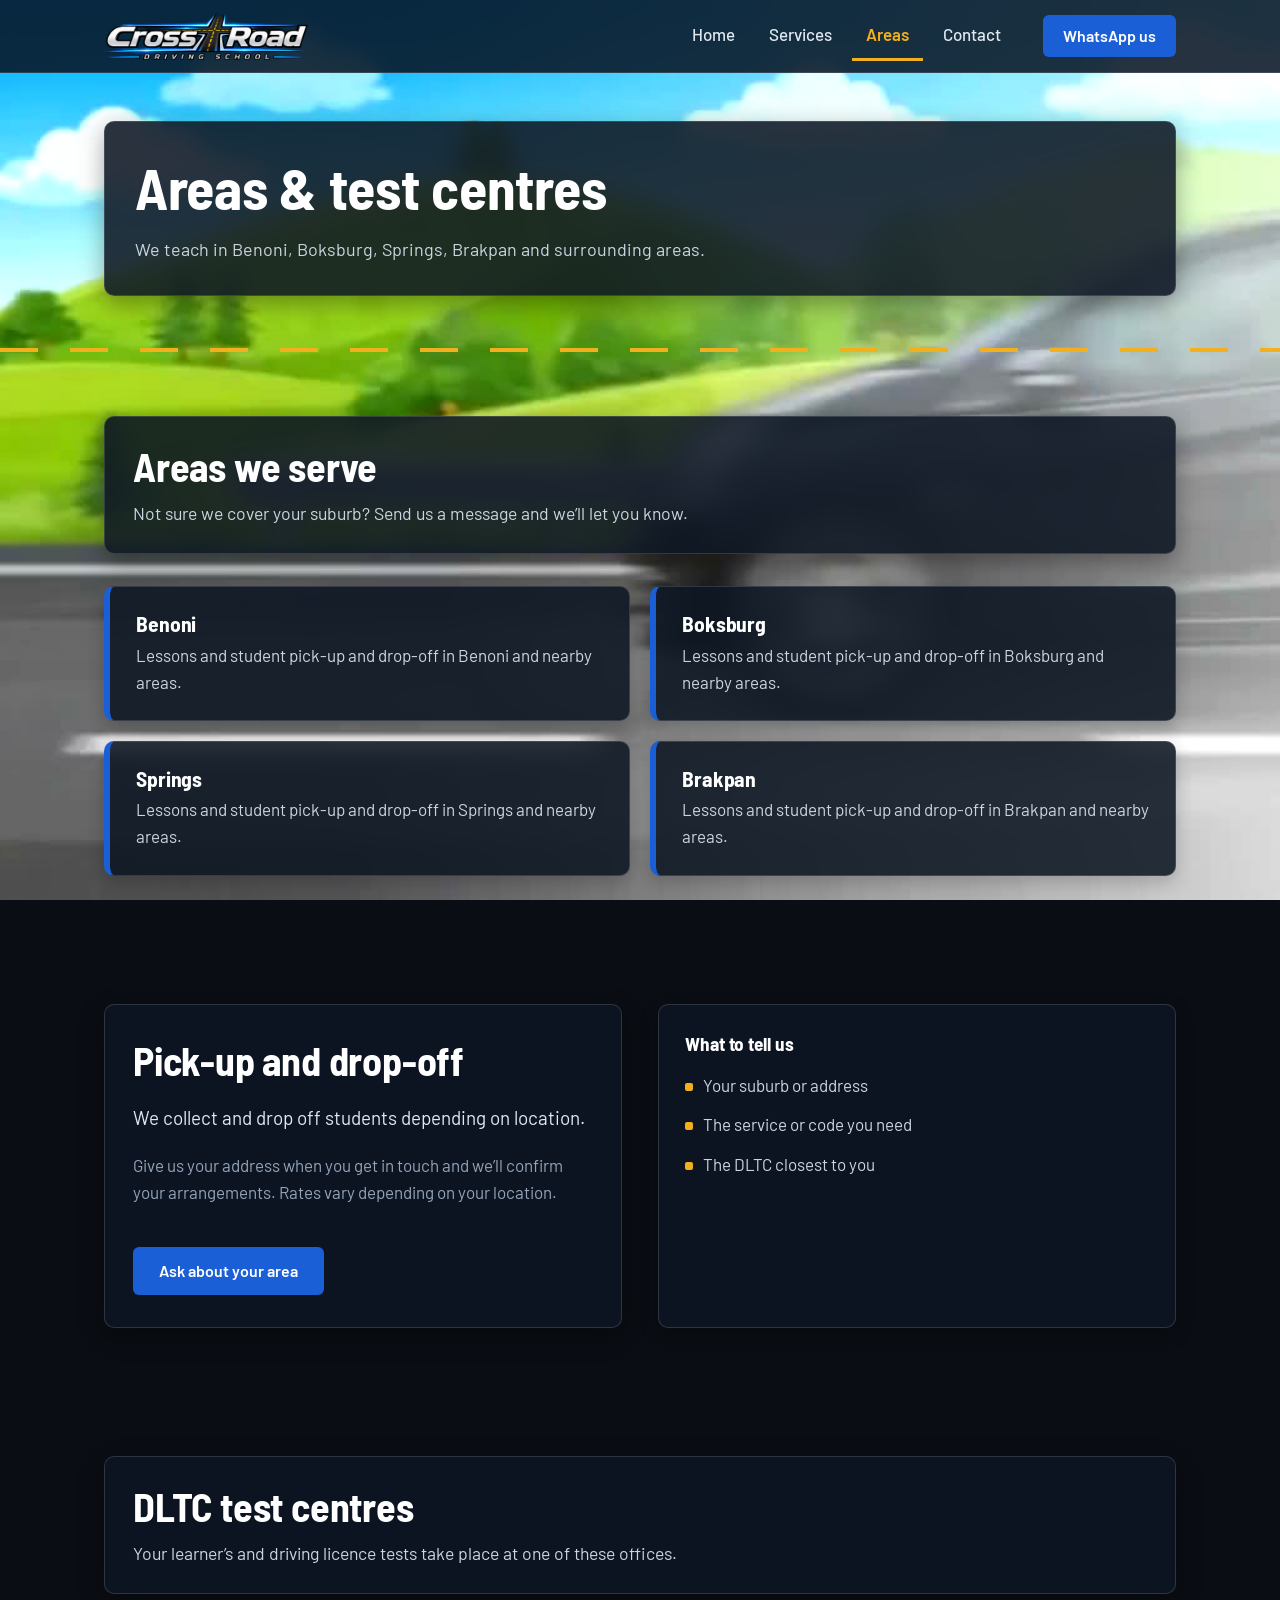
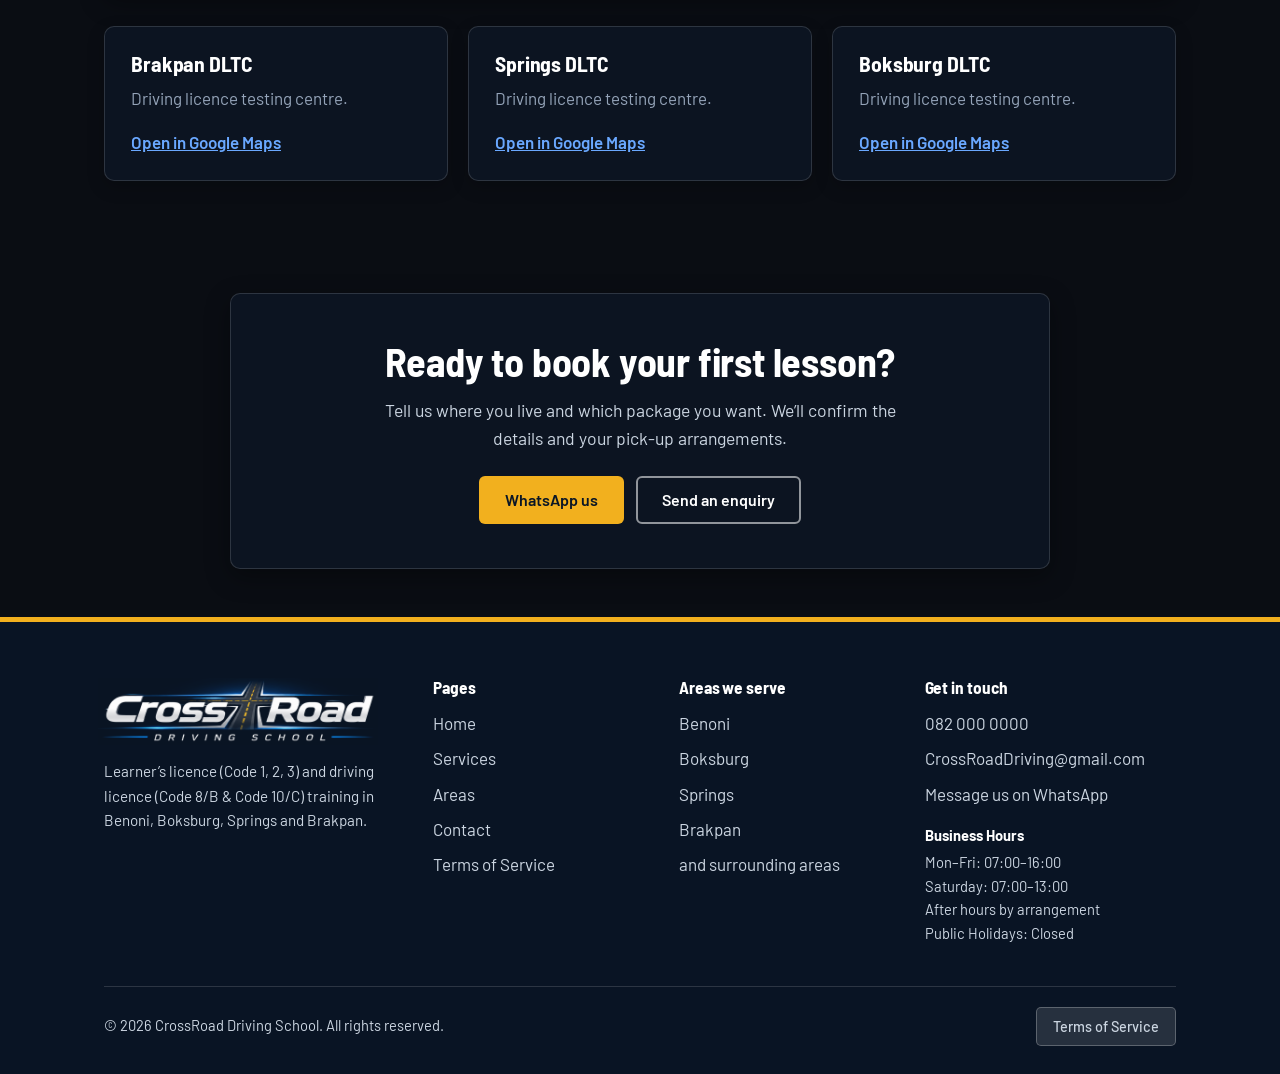
==== commit 246698ce: "v5" ====
--- a/areas.html
+++ b/areas.html
@@ -39,8 +39,10 @@
 <main id="main">
 <section class="page-hero">
   <div class="container">
-    <h1>Areas &amp; test centres</h1>
-    <p>We teach in Benoni, Boksburg, Springs, Brakpan and surrounding areas.</p>
+    <div class="page-hero-card">
+      <h1>Areas &amp; test centres</h1>
+      <p>We teach in Benoni, Boksburg, Springs, Brakpan and surrounding areas.</p>
+    </div>
   </div>
 </section>
 
@@ -58,7 +60,7 @@
 
 <section class="section section--paper">
   <div class="container split">
-    <div>
+    <div class="text-block">
       <h2>Pick-up and drop-off</h2>
       <p class="lead">We collect and drop off students depending on location.</p>
       <p class="muted">Give us your address when you get in touch and we&rsquo;ll confirm your arrangements. Rates vary depending on your location.</p>
@@ -83,11 +85,13 @@
 </section>
 <section class="cta-band">
   <div class="container">
-    <h2>Ready to book your first lesson?</h2>
-    <p>Tell us where you live and which package you want. We&rsquo;ll confirm the details and your pick-up arrangements.</p>
-    <div class="btn-row">
-      <a class="btn btn--yellow" data-whatsapp href="contact.html">WhatsApp us</a>
-      <a class="btn btn--outline-light" href="contact.html">Send an enquiry</a>
+    <div class="cta-card">
+      <h2>Ready to book your first lesson?</h2>
+      <p>Tell us where you live and which package you want. We&rsquo;ll confirm the details and your pick-up arrangements.</p>
+      <div class="btn-row">
+        <a class="btn btn--yellow" data-whatsapp href="contact.html">WhatsApp us</a>
+        <a class="btn btn--outline-light" href="contact.html">Send an enquiry</a>
+      </div>
     </div>
   </div>
 </section>
--- a/css/styles.css
+++ b/css/styles.css
@@ -21,235 +21,241 @@
 .skip-link:focus{top:12px}
 .container{width:100%;max-width:var(--maxw);margin:0 auto;padding:0 24px}
 
-h1,h2,h3{font-family:var(--font-head);font-weight:700;line-height:1.1;margin:0 0 .5em;letter-spacing:-.005em;color:#FFFFFF}
-h1{font-size:clamp(2.4rem,5.2vw,3.9rem)}
-h2{font-size:clamp(1.8rem,3.4vw,2.6rem)}
-h3{font-size:1.4rem}
+h1,h2,h3{font-family:var(--font-head);font-weight:700;line-height:1.15;margin:0 0 .5em;letter-spacing:-.005em;color:#FFFFFF}
+h1{font-size:clamp(2.2rem,5vw,3.6rem)}
+h2{font-size:clamp(1.7rem,3.2vw,2.5rem)}
+h3{font-size:1.35rem}
 p{margin:0 0 1em;color:#E2E8F0}
-.lead{font-size:1.2rem;max-width:60ch;color:#E2E8F0}
+.lead{font-size:1.18rem;max-width:60ch;color:#E2E8F0}
 .muted{color:var(--muted)}
 
 /* Buttons */
-.btn{display:inline-flex;align-items:center;justify-content:center;gap:.5em;font:600 1rem/1 var(--font-body);padding:15px 24px;border-radius:6px;border:2px solid transparent;text-decoration:none;cursor:pointer;transition:background-color .15s,color .15s,border-color .15s}
+.btn{display:inline-flex;align-items:center;justify-content:center;gap:.5em;font:600 1rem/1 var(--font-body);padding:14px 24px;border-radius:6px;border:2px solid transparent;text-decoration:none;cursor:pointer;transition:background-color .15s,color .15s,border-color .15s}
 .btn--yellow{background:var(--yellow);color:var(--navy)}
 .btn--yellow:hover{background:var(--yellow-dark);color:var(--navy)}
 .btn--blue{background:var(--blue);color:#fff}
 .btn--blue:hover{background:var(--blue-dark);color:#fff}
-.btn--gray{background:#475569;color:#FFFFFF;border-color:#64748B}
-.btn--gray:hover{background:#64748B;border-color:#94A3B8;color:#FFFFFF}
+.btn--gray{background:#334155;color:#FFFFFF;border-color:#475569}
+.btn--gray:hover{background:#475569;border-color:#64748B;color:#FFFFFF}
 .btn--outline-light{border-color:rgba(255,255,255,.55);color:#fff}
 .btn--outline-light:hover{background:rgba(255,255,255,.1);color:#fff;border-color:#fff}
-.btn--outline-dark{border-color:#64748B;color:#FFFFFF;background:#475569}
-.btn--outline-dark:hover{border-color:#94A3B8;background:#64748B;color:#FFFFFF}
-.btn-row{display:flex;flex-wrap:wrap;gap:12px;margin-top:28px}
+.btn--outline-dark{border-color:#475569;color:#FFFFFF;background:#334155}
+.btn--outline-dark:hover{border-color:#64748B;background:#475569;color:#FFFFFF}
+.btn-row{display:flex;flex-wrap:wrap;gap:12px;margin-top:24px}
 .btn-tos{display:inline-flex;align-items:center;justify-content:center;padding:7px 16px;background:rgba(255,255,255,0.12);border:1px solid rgba(255,255,255,0.25);border-radius:5px;color:#FFFFFF;font-size:.9rem;font-weight:500;text-decoration:none;transition:background .15s,border-color .15s}
 .btn-tos:hover{background:rgba(255,255,255,0.22);border-color:#FFFFFF;color:#FFFFFF;text-decoration:none}
 
 /* Header */
-.site-header{position:sticky;top:0;z-index:50;background:rgba(10,22,38,0.85);backdrop-filter:blur(12px);-webkit-backdrop-filter:blur(12px);border-bottom:1px solid rgba(255,255,255,0.12)}
-.header-inner{display:flex;align-items:center;justify-content:space-between;gap:20px;min-height:76px}
-.brand img{height:50px;width:auto}
+.site-header{position:sticky;top:0;z-index:50;background:rgba(10,22,38,0.88);backdrop-filter:blur(12px);-webkit-backdrop-filter:blur(12px);border-bottom:1px solid rgba(255,255,255,0.12)}
+.header-inner{display:flex;align-items:center;justify-content:space-between;gap:20px;min-height:72px}
+.brand img{height:48px;width:auto}
 .nav{display:flex;align-items:center;gap:28px}
 .nav ul{display:flex;gap:6px;list-style:none;margin:0;padding:0}
 .nav ul a{display:block;padding:10px 14px;color:#E2E8F0;text-decoration:none;font-weight:500;border-bottom:3px solid transparent}
 .nav ul a:hover{color:#FFFFFF}
 .nav ul a[aria-current="page"]{color:var(--yellow);border-bottom-color:var(--yellow);font-weight:600}
-.nav .btn{padding:12px 18px}
-.nav-toggle{display:none;background:none;border:1px solid rgba(255,255,255,0.2);border-radius:6px;width:46px;height:46px;cursor:pointer;padding:0;align-items:center;justify-content:center}
+.nav .btn{padding:11px 18px}
+.nav-toggle{display:none;background:none;border:1px solid rgba(255,255,255,0.2);border-radius:6px;width:44px;height:44px;cursor:pointer;padding:0;align-items:center;justify-content:center}
 .nav-toggle .bars,.nav-toggle .bars::before,.nav-toggle .bars::after{display:block;width:20px;height:2px;background:#FFFFFF;content:"";position:relative}
 .nav-toggle .bars::before{position:absolute;top:-6px}
 .nav-toggle .bars::after{position:absolute;top:6px}
 
+/* Canvas background */
+#scroll-bg-canvas{position:fixed!important;top:0!important;left:0!important;width:100vw!important;height:100vh!important;width:100%!important;height:100%!important;z-index:-2!important;pointer-events:none!important;display:block!important}
+
+/* Text blocks / Cards behind all text */
+.hero-card,
+.signpost-card,
+.page-hero-card,
+.section-head,
+.cta-card,
+.text-block{
+  background:rgba(13,22,36,0.88);
+  backdrop-filter:blur(12px);
+  -webkit-backdrop-filter:blur(12px);
+  border:1px solid rgba(255,255,255,0.14);
+  border-radius:var(--radius);
+  box-shadow:0 8px 24px rgba(0,0,0,0.35);
+}
+
 /* Hero */
-.hero{position:relative;background:transparent!important;color:#fff;padding:72px 0 96px}
-.hero::after,.page-hero::after{content:"";position:absolute;left:0;right:0;bottom:0;height:5px;background:repeating-linear-gradient(90deg,var(--yellow) 0 38px,transparent 38px 70px)}
-.hero-grid{display:grid;grid-template-columns:1.15fr .85fr;gap:56px;align-items:center}
-.hero h1{color:#fff;max-width:15ch}
-.hero .lead{color:var(--on-dark)}
-.hero-note{margin-top:22px;color:var(--on-dark);font-size:.98rem}
+.hero{position:relative;background:transparent!important;color:#fff;padding:56px 0 72px}
+.hero::after,.page-hero::after{content:"";position:absolute;left:0;right:0;bottom:0;height:4px;background:repeating-linear-gradient(90deg,var(--yellow) 0 38px,transparent 38px 70px)}
+.hero-grid{display:grid;grid-template-columns:1.2fr .8fr;gap:36px;align-items:center}
+.hero-card{padding:36px 32px}
+.hero-card h1{margin-bottom:.35em}
+.hero-note{margin-top:18px;color:var(--on-dark);font-size:.95rem}
 
 /* Signpost */
-.signpost{position:relative;display:flex;flex-direction:column;gap:14px;padding:6px 0;filter:drop-shadow(0 8px 14px rgba(0,0,0,.35))}
-.signpost::before{content:"";position:absolute;left:50%;top:-14px;bottom:-14px;width:10px;transform:translateX(-50%);background:linear-gradient(90deg,#3A4B66,#5A6D8C,#3A4B66);border-radius:3px}
-.sign{position:relative;display:block;width:86%;padding:16px 56px 16px 26px;background:var(--blue);color:#fff;font:700 1.55rem/1.1 var(--font-head);text-decoration:none;clip-path:polygon(0 0,calc(100% - 30px) 0,100% 50%,calc(100% - 30px) 100%,0 100%);transition:transform .2s ease,box-shadow .2s ease,background-color .15s;animation:sign-in .7s cubic-bezier(.2,.7,.2,1) both}
-.sign small{display:block;font:500 .85rem/1.3 var(--font-body);color:#D3E3FF;margin-top:2px}
-.sign:hover{transform:translateY(-4px) scale(1.03);box-shadow:0 8px 24px rgba(26,95,214,.35);background:#2A72EE;color:#fff}
+.signpost-card{padding:28px 22px;display:flex;flex-direction:column;align-items:center}
+.signpost{position:relative;display:flex;flex-direction:column;gap:12px;padding:6px 0;width:100%;filter:drop-shadow(0 6px 12px rgba(0,0,0,.3))}
+.signpost::before{content:"";position:absolute;left:50%;top:-10px;bottom:-10px;width:8px;transform:translateX(-50%);background:linear-gradient(90deg,#3A4B66,#5A6D8C,#3A4B66);border-radius:3px}
+.sign{position:relative;display:block;width:90%;padding:14px 44px 14px 22px;background:var(--blue);color:#fff;font:700 1.4rem/1.1 var(--font-head);text-decoration:none;clip-path:polygon(0 0,calc(100% - 24px) 0,100% 50%,calc(100% - 24px) 100%,0 100%);transition:transform .2s ease,box-shadow .2s ease,background-color .15s}
+.sign small{display:block;font:500 .82rem/1.3 var(--font-body);color:#D3E3FF;margin-top:2px}
+.sign:hover{transform:translateY(-3px) scale(1.02);box-shadow:0 8px 20px rgba(26,95,214,.35);background:#2A72EE;color:#fff}
 .sign:active,.sign.clicked{transform:scale(0.96);box-shadow:none}
-.sign--left{margin-left:auto;padding:16px 26px 16px 56px;text-align:right;clip-path:polygon(30px 0,100% 0,100% 100%,30px 100%,0 50%);animation-name:sign-in-left}
-.sign:nth-child(1){animation-delay:.1s}.sign:nth-child(2){animation-delay:.22s}.sign:nth-child(3){animation-delay:.34s}.sign:nth-child(4){animation-delay:.46s}
-@keyframes sign-in{from{opacity:0;transform:translateX(-26px)}to{opacity:1;transform:none}}
-@keyframes sign-in-left{from{opacity:0;transform:translateX(26px)}to{opacity:1;transform:none}}
-.signpost-caption{margin:22px 0 0;text-align:center;color:var(--on-dark);font-size:.95rem}
+.sign--left{margin-left:auto;padding:14px 22px 14px 44px;text-align:right;clip-path:polygon(24px 0,100% 0,100% 100%,24px 100%,0 50%)}
+.signpost-caption{margin:16px 0 0;text-align:center;color:var(--on-dark);font-size:.92rem}
 
 /* Page hero (inner pages) */
-.page-hero{position:relative;background:transparent!important;color:#fff;padding:56px 0 68px}
-.page-hero h1{color:#fff;font-size:clamp(2.2rem,4.4vw,3.3rem);margin-bottom:.35em}
-.page-hero p{color:var(--on-dark);max-width:62ch;font-size:1.15rem;margin:0}
+.page-hero{position:relative;background:transparent!important;color:#fff;padding:48px 0 56px}
+.page-hero-card{padding:32px 30px}
+.page-hero h1{margin-bottom:.25em}
+.page-hero p{color:var(--on-dark);max-width:62ch;font-size:1.12rem;margin:0}
 
 /* Strip */
-.strip{background:rgba(16,34,56,0.78);backdrop-filter:blur(10px);-webkit-backdrop-filter:blur(10px);border-bottom:1px solid rgba(255,255,255,0.12);border-top:1px solid rgba(255,255,255,0.06)}
-.strip-grid{display:grid;grid-template-columns:repeat(3,1fr);gap:24px;padding:30px 0;margin:0;list-style:none}
-.strip-item{display:flex;gap:14px;align-items:flex-start}
+.strip{background:transparent;padding:18px 0}
+.strip-grid{display:grid;grid-template-columns:repeat(3,1fr);gap:20px;padding:0;margin:0;list-style:none}
+.strip-item{display:flex;gap:14px;align-items:flex-start;background:rgba(13,22,36,0.88);backdrop-filter:blur(10px);-webkit-backdrop-filter:blur(10px);border:1px solid rgba(255,255,255,0.14);border-radius:var(--radius);padding:20px 22px;box-shadow:0 6px 18px rgba(0,0,0,0.25)}
 .strip-item svg{flex:none;width:28px;height:28px;color:var(--yellow);margin-top:2px}
 .strip-item strong{display:block;font-family:var(--font-head);font-size:1.15rem;line-height:1.2;color:#FFFFFF}
-.strip-item span{display:block;color:var(--on-dark);font-size:.95rem;line-height:1.4;margin-top:2px}
+.strip-item span{display:block;color:var(--on-dark);font-size:.95rem;line-height:1.4;margin-top:4px}
 
 /* Sections */
-.section{padding:84px 0;background:transparent!important}
+.section{padding:64px 0;background:transparent!important}
 .section--paper{background:transparent!important}
-.section-head{max-width:640px;margin-bottom:44px}
-.section-head p{color:var(--on-dark);font-size:1.12rem;margin:0}
-
-/* Canvas background */
-#scroll-bg-canvas{position:fixed!important;top:0!important;left:0!important;width:100vw!important;height:100vh!important;width:100%!important;height:100%!important;z-index:-2!important;pointer-events:none!important;display:block!important}
+.section-head{padding:26px 28px;margin-bottom:32px}
+.section-head h2{margin-bottom:.25em}
+.section-head p{color:var(--on-dark);font-size:1.1rem;margin:0}
 
 /* Plans (home) */
-.plans{display:grid;grid-template-columns:repeat(auto-fill,minmax(260px,1fr));gap:24px;align-items:stretch}
-.plan{position:relative;display:flex;flex-direction:column;background:rgba(30,41,59,0.85);backdrop-filter:blur(8px);-webkit-backdrop-filter:blur(8px);border:1px solid var(--line);border-radius:var(--radius);padding:30px 28px;color:#FFFFFF}
-.plan--best{background:rgba(16,34,56,0.92);border:2px solid var(--blue);box-shadow:0 10px 30px rgba(26,95,214,.35)}
-.badge{position:absolute;top:-14px;left:24px;background:var(--yellow);color:var(--navy);font:700 .9rem/1 var(--font-head);padding:7px 12px;border-radius:5px}
-.plan h3{margin-bottom:.25em;color:#FFFFFF}
-.plan-desc{color:var(--on-dark);margin-bottom:22px}
-.plan dl{margin:0 0 24px;border-top:1px solid rgba(255,255,255,0.12)}
-.plan dl div{display:flex;justify-content:space-between;padding:11px 0;border-bottom:1px solid rgba(255,255,255,0.12)}
-.plan dt{color:var(--muted)}
-.plan dd{margin:0;font-weight:600}
+.plans{display:grid;grid-template-columns:repeat(auto-fill,minmax(250px,1fr));gap:22px;align-items:stretch}
+.plan{position:relative;display:flex;flex-direction:column;background:rgba(22,33,50,0.88);backdrop-filter:blur(10px);-webkit-backdrop-filter:blur(10px);border:1px solid rgba(255,255,255,0.14);border-radius:var(--radius);padding:28px 24px;color:#FFFFFF;box-shadow:0 8px 22px rgba(0,0,0,0.3)}
+.plan--best{background:rgba(16,34,56,0.94);border:2px solid var(--blue);box-shadow:0 10px 30px rgba(26,95,214,.35)}
+.badge{position:absolute;top:-13px;left:20px;background:var(--yellow);color:var(--navy);font:700 .85rem/1 var(--font-head);padding:6px 12px;border-radius:5px}
+.plan h3{margin-bottom:.3em;color:#FFFFFF}
+.plan-desc{color:var(--on-dark);margin-bottom:20px;font-size:.98rem}
 .plan .btn{margin-top:auto}
-.fine{color:var(--on-dark);font-size:.95rem;margin-top:26px;max-width:70ch}
+.fine{color:var(--on-dark);font-size:.95rem;margin-top:24px;display:inline-block;background:rgba(13,22,36,0.85);backdrop-filter:blur(8px);border:1px solid rgba(255,255,255,0.12);border-radius:6px;padding:12px 18px}
 
 /* Notice box */
-.notice-box{background:rgba(242,176,30,0.12);border:1px solid #F2B01E;border-radius:var(--radius);padding:22px 26px;max-width:820px;margin-top:28px;color:#F3F6FB}
+.notice-box{background:rgba(242,176,30,0.12);backdrop-filter:blur(10px);border:1px solid #F2B01E;border-radius:var(--radius);padding:20px 24px;margin-top:24px;color:#F3F6FB}
 .notice-box p{margin:0 0 .5em;color:#F3F6FB}
 .notice-box p:last-child{margin:0}
 .notice-box strong{color:#F2B01E}
 
 /* Steps */
-.steps{list-style:none;margin:0;padding:0;display:grid;grid-template-columns:repeat(4,1fr);gap:28px;counter-reset:step}
-.steps li{counter-increment:step;position:relative;padding-top:60px}
-.steps li::before{content:counter(step);position:absolute;top:0;left:0;width:44px;height:44px;border-radius:50%;background:var(--yellow);color:var(--navy);font:700 1.4rem/44px var(--font-head);text-align:center}
-.steps li::after{content:"";position:absolute;top:21px;left:56px;right:-16px;border-top:3px dashed var(--yellow)}
-.steps li:last-child::after{display:none}
-.steps h3{font-size:1.3rem;margin-bottom:.3em;color:#FFFFFF}
-.steps p{color:var(--on-dark);margin:0;font-size:1rem}
+.steps{list-style:none;margin:0;padding:0;display:grid;grid-template-columns:repeat(4,1fr);gap:20px;counter-reset:step}
+.steps li{counter-increment:step;position:relative;padding:52px 22px 22px;background:rgba(13,22,36,0.88);backdrop-filter:blur(10px);-webkit-backdrop-filter:blur(10px);border:1px solid rgba(255,255,255,0.14);border-radius:var(--radius);box-shadow:0 6px 18px rgba(0,0,0,0.25)}
+.steps li::before{content:counter(step);position:absolute;top:16px;left:20px;width:34px;height:34px;border-radius:50%;background:var(--yellow);color:var(--navy);font:700 1.25rem/34px var(--font-head);text-align:center}
+.steps h3{font-size:1.25rem;margin-bottom:.3em;color:#FFFFFF}
+.steps p{color:var(--on-dark);margin:0;font-size:.95rem}
 
 /* Areas split */
-.split{display:grid;grid-template-columns:1fr 1fr;gap:56px;align-items:start}
-.panel{background:rgba(30,41,59,0.85);backdrop-filter:blur(8px);-webkit-backdrop-filter:blur(8px);border:1px solid var(--line);border-radius:var(--radius);padding:28px;color:#FFFFFF}
+.split{display:grid;grid-template-columns:1fr 1fr;gap:36px;align-items:stretch}
+.text-block{padding:32px 28px;display:flex;flex-direction:column;justify-content:center}
+.panel{background:rgba(13,22,36,0.88);backdrop-filter:blur(10px);-webkit-backdrop-filter:blur(10px);border:1px solid rgba(255,255,255,0.14);border-radius:var(--radius);padding:28px 26px;color:#FFFFFF;box-shadow:0 6px 18px rgba(0,0,0,0.25)}
 .panel h3{font-size:1.2rem;margin-bottom:.6em;color:#FFFFFF}
-.panel h3:not(:first-child){margin-top:1.5em}
+.panel h3:not(:first-child){margin-top:1.4em}
 .tick-list{list-style:none;margin:0;padding:0}
-.tick-list li{display:flex;gap:10px;padding:7px 0;align-items:baseline;color:var(--on-dark)}
-.tick-list li::before{content:"";flex:none;width:9px;height:9px;background:var(--yellow);border-radius:2px;transform:translateY(-1px)}
+.tick-list li{display:flex;gap:10px;padding:6px 0;align-items:baseline;color:var(--on-dark)}
+.tick-list li::before{content:"";flex:none;width:8px;height:8px;background:var(--yellow);border-radius:2px;transform:translateY(-1px)}
 
 /* CTA band */
-.cta-band{background:rgba(10,22,38,0.88);backdrop-filter:blur(10px);color:#fff;padding:64px 0;text-align:center;border-top:1px solid rgba(255,255,255,0.12);border-bottom:1px solid rgba(255,255,255,0.12)}
-.cta-band h2{color:#fff;margin-bottom:.3em}
-.cta-band p{color:var(--on-dark);margin:0 auto;max-width:52ch;font-size:1.1rem}
-.cta-band .btn-row{justify-content:center}
+.cta-band{padding:48px 0;background:transparent}
+.cta-card{padding:44px 32px;text-align:center;max-width:820px;margin:0 auto}
+.cta-card h2{color:#fff;margin-bottom:.3em}
+.cta-card p{color:var(--on-dark);margin:0 auto;max-width:52ch;font-size:1.1rem}
+.cta-card .btn-row{justify-content:center}
 
 /* Plan rows (services) */
 .plan-rows{display:grid;gap:18px}
-.plan-row{position:relative;display:grid;grid-template-columns:1.4fr 1fr;gap:20px;align-items:center;background:rgba(30,41,59,0.85);backdrop-filter:blur(8px);-webkit-backdrop-filter:blur(8px);border:1px solid var(--line);border-radius:var(--radius);padding:26px 28px;color:#FFFFFF}
-.plan-row--best{background:rgba(16,34,56,0.92);border:2px solid var(--blue);box-shadow:0 10px 30px rgba(26,95,214,.35)}
+.plan-row{position:relative;display:grid;grid-template-columns:1.4fr 1fr;gap:20px;align-items:center;background:rgba(22,33,50,0.88);backdrop-filter:blur(10px);-webkit-backdrop-filter:blur(10px);border:1px solid rgba(255,255,255,0.14);border-radius:var(--radius);padding:26px 28px;color:#FFFFFF;box-shadow:0 6px 18px rgba(0,0,0,0.25)}
+.plan-row--best{background:rgba(16,34,56,0.94);border:2px solid var(--blue);box-shadow:0 10px 30px rgba(26,95,214,.35)}
 .plan-row h3{margin-bottom:.2em;color:#FFFFFF}
 .plan-row p{margin:0;color:var(--on-dark);font-size:1rem}
 
 /* Additional service cards */
-.service-grid{display:grid;grid-template-columns:repeat(auto-fill,minmax(280px,1fr));gap:24px}
-.service-card{background:rgba(30,41,59,0.85);backdrop-filter:blur(8px);-webkit-backdrop-filter:blur(8px);border:1px solid var(--line);border-radius:var(--radius);padding:28px;display:flex;flex-direction:column;gap:14px;color:#FFFFFF}
+.service-grid{display:grid;grid-template-columns:repeat(auto-fill,minmax(270px,1fr));gap:22px}
+.service-card{background:rgba(22,33,50,0.88);backdrop-filter:blur(10px);-webkit-backdrop-filter:blur(10px);border:1px solid rgba(255,255,255,0.14);border-radius:var(--radius);padding:28px 24px;display:flex;flex-direction:column;gap:14px;color:#FFFFFF;box-shadow:0 6px 18px rgba(0,0,0,0.25)}
 .service-card h3{margin:0;font-size:1.3rem;color:#FFFFFF}
 .service-card p{margin:0;color:var(--on-dark);font-size:1rem;flex:1}
 .service-card .btn{align-self:flex-start;margin-top:auto}
-.service-card .tag{display:inline-block;background:rgba(255,255,255,0.08);border:1px solid var(--line);border-radius:4px;padding:3px 10px;font-size:.85rem;font-weight:600;color:var(--on-dark);margin-bottom:4px}
+.service-card .tag{display:inline-block;background:rgba(255,255,255,0.08);border:1px solid rgba(255,255,255,0.15);border-radius:4px;padding:3px 10px;font-size:.82rem;font-weight:600;color:var(--on-dark);margin-bottom:4px}
 
 /* Business hours */
-.hours-grid{display:grid;grid-template-columns:repeat(auto-fill,minmax(220px,1fr));gap:16px;max-width:720px}
-.hours-card{background:rgba(30,41,59,0.85);backdrop-filter:blur(8px);-webkit-backdrop-filter:blur(8px);border:1px solid var(--line);border-radius:var(--radius);padding:20px 24px;color:#FFFFFF}
+.hours-grid{display:grid;grid-template-columns:repeat(auto-fill,minmax(210px,1fr));gap:16px}
+.hours-card{background:rgba(13,22,36,0.88);backdrop-filter:blur(10px);-webkit-backdrop-filter:blur(10px);border:1px solid rgba(255,255,255,0.14);border-radius:var(--radius);padding:20px 22px;color:#FFFFFF;box-shadow:0 6px 18px rgba(0,0,0,0.2)}
 .hours-card strong{display:block;font-family:var(--font-head);font-size:1.15rem;margin-bottom:4px;color:#FFFFFF}
 .hours-card span{color:var(--on-dark);font-size:1rem}
 
 /* Pay list */
 .pay-list{list-style:none;margin:0;padding:0;display:grid;gap:14px;max-width:760px}
-.pay-list li{display:grid;grid-template-columns:140px 1fr;gap:18px;padding:18px 22px;background:rgba(30,41,59,0.85);backdrop-filter:blur(8px);border:1px solid var(--line);border-radius:var(--radius);color:#FFFFFF}
+.pay-list li{display:grid;grid-template-columns:140px 1fr;gap:18px;padding:18px 22px;background:rgba(13,22,36,0.88);backdrop-filter:blur(10px);border:1px solid rgba(255,255,255,0.14);border-radius:var(--radius);color:#FFFFFF;box-shadow:0 6px 18px rgba(0,0,0,0.2)}
 .pay-list strong{font-family:var(--font-head);font-size:1.2rem;color:var(--yellow)}
 .pay-list span{color:var(--on-dark)}
 
 /* FAQ */
-.faq{max-width:780px}
-.faq details{border-bottom:1px solid rgba(255,255,255,0.15)}
-.faq summary{cursor:pointer;list-style:none;padding:20px 40px 20px 0;font:600 1.25rem/1.3 var(--font-head);position:relative;color:#FFFFFF}
+.faq{max-width:800px;display:grid;gap:12px}
+.faq details{background:rgba(13,22,36,0.88);backdrop-filter:blur(10px);border:1px solid rgba(255,255,255,0.14);border-radius:var(--radius);padding:14px 22px;box-shadow:0 4px 14px rgba(0,0,0,0.2)}
+.faq summary{cursor:pointer;list-style:none;padding:8px 36px 8px 0;font:600 1.2rem/1.3 var(--font-head);position:relative;color:#FFFFFF}
 .faq summary::-webkit-details-marker{display:none}
-.faq summary::after{content:"+";position:absolute;right:6px;top:50%;transform:translateY(-50%);font:400 1.8rem/1 var(--font-body);color:var(--sky)}
+.faq summary::after{content:"+";position:absolute;right:0;top:50%;transform:translateY(-50%);font:400 1.7rem/1 var(--font-body);color:var(--sky)}
 .faq details[open] summary::after{content:"\2013"}
-.faq details p{color:var(--on-dark);padding-bottom:20px;margin:0;max-width:64ch}
+.faq details p{color:var(--on-dark);padding:10px 0 6px;margin:0;max-width:64ch}
 
 /* Areas page */
 .town-grid{display:grid;grid-template-columns:repeat(2,1fr);gap:20px}
-.town{background:rgba(30,41,59,0.85);backdrop-filter:blur(8px);border:1px solid var(--line);border-left:6px solid var(--blue);border-radius:var(--radius);padding:24px 26px;scroll-margin-top:100px;color:#FFFFFF}
+.town{background:rgba(13,22,36,0.88);backdrop-filter:blur(10px);border:1px solid rgba(255,255,255,0.14);border-left:6px solid var(--blue);border-radius:var(--radius);padding:24px 26px;scroll-margin-top:100px;color:#FFFFFF;box-shadow:0 6px 18px rgba(0,0,0,0.2)}
 .town h3{margin-bottom:.25em;color:#FFFFFF}
 .town p{margin:0;color:var(--on-dark)}
 .dltc-grid{display:grid;grid-template-columns:repeat(3,1fr);gap:20px}
-.dltc{background:rgba(30,41,59,0.85);backdrop-filter:blur(8px);border:1px solid var(--line);border-radius:var(--radius);padding:24px 26px;color:#FFFFFF}
+.dltc{background:rgba(13,22,36,0.88);backdrop-filter:blur(10px);border:1px solid rgba(255,255,255,0.14);border-radius:var(--radius);padding:24px 26px;color:#FFFFFF;box-shadow:0 6px 18px rgba(0,0,0,0.2)}
 .dltc h3{margin-bottom:.4em;color:#FFFFFF}
 .dltc a{font-weight:600}
 
 /* Contact */
-.contact-layout{display:grid;grid-template-columns:.85fr 1.15fr;gap:48px;align-items:start}
-.info-list{list-style:none;margin:0 0 28px;padding:0;display:grid;gap:16px}
-.info-list li{display:flex;gap:14px;align-items:flex-start}
+.contact-layout{display:grid;grid-template-columns:.85fr 1.15fr;gap:36px;align-items:start}
+.info-list{list-style:none;margin:0 0 28px;padding:0;display:grid;gap:14px}
+.info-list li{display:flex;gap:14px;align-items:flex-start;background:rgba(13,22,36,0.88);backdrop-filter:blur(10px);border:1px solid rgba(255,255,255,0.14);border-radius:var(--radius);padding:18px 20px;box-shadow:0 6px 18px rgba(0,0,0,0.2)}
 .info-list svg{flex:none;width:26px;height:26px;color:var(--yellow);margin-top:2px}
 .info-list small{display:block;color:var(--muted);font-size:.9rem}
-.info-list a,.info-list strong{font-weight:600;font-size:1.1rem;color:#FFFFFF}
-.form{background:rgba(15,23,42,0.88);backdrop-filter:blur(10px);border:1px solid var(--line);border-radius:var(--radius);padding:32px;color:#FFFFFF}
-.form h2{font-size:1.7rem;color:#FFFFFF}
-.field{margin-bottom:18px}
-.field label{display:block;font-weight:600;margin-bottom:6px;color:#FFFFFF}
-.field input,.field select,.field textarea{width:100%;font:inherit;padding:13px 14px;border:1px solid #4B5563;border-radius:6px;background:rgba(30,41,59,0.9);color:#FFFFFF}
-.field textarea{min-height:120px;resize:vertical}
+.info-list a,.info-list strong{font-weight:600;font-size:1.05rem;color:#FFFFFF}
+.form{background:rgba(13,22,36,0.9);backdrop-filter:blur(12px);border:1px solid rgba(255,255,255,0.14);border-radius:var(--radius);padding:32px 28px;color:#FFFFFF;box-shadow:0 8px 24px rgba(0,0,0,0.3)}
+.form h2{font-size:1.6rem;color:#FFFFFF;margin-bottom:.6em}
+.field{margin-bottom:16px}
+.field label{display:block;font-weight:600;margin-bottom:6px;color:#FFFFFF;font-size:.95rem}
+.field input,.field select,.field textarea{width:100%;font:inherit;padding:12px 14px;border:1px solid #4B5563;border-radius:6px;background:rgba(22,33,50,0.9);color:#FFFFFF}
+.field textarea{min-height:110px;resize:vertical}
 .field input:focus,.field select:focus,.field textarea:focus{outline:3px solid rgba(26,95,214,.4);border-color:var(--sky)}
-.field-row{display:grid;grid-template-columns:1fr 1fr;gap:18px}
+.field-row{display:grid;grid-template-columns:1fr 1fr;gap:16px}
 .form-status{min-height:1.5em;margin:14px 0 0;font-weight:500}
-.form-hint{color:var(--on-dark);font-size:.95rem;margin-top:12px}
+.form-hint{color:var(--on-dark);font-size:.92rem;margin-top:12px}
 
 /* Footer */
-.site-footer{background:rgba(10,22,38,0.92);backdrop-filter:blur(12px);color:var(--on-dark);padding:64px 0 28px;border-top:5px solid var(--yellow)}
-.footer-grid{display:grid;grid-template-columns:1.4fr 1fr 1fr 1.2fr;gap:40px}
-.footer-logo img{width:min(300px,100%);mix-blend-mode:screen;margin-left:-6px}
-.footer-about{margin:14px 0 0;font-size:.98rem;max-width:34ch;color:var(--on-dark)}
-.site-footer h3{font-size:1.1rem;color:#fff;margin-bottom:.7em}
+.site-footer{background:rgba(10,22,38,0.94);backdrop-filter:blur(14px);color:var(--on-dark);padding:56px 0 28px;border-top:5px solid var(--yellow)}
+.footer-grid{display:grid;grid-template-columns:1.4fr 1fr 1fr 1.2fr;gap:36px}
+.footer-logo img{width:min(280px,100%);mix-blend-mode:screen;margin-left:-6px}
+.footer-about{margin:14px 0 0;font-size:.95rem;max-width:34ch;color:var(--on-dark)}
+.site-footer h3{font-size:1.08rem;color:#fff;margin-bottom:.7em}
 .site-footer ul{list-style:none;margin:0;padding:0}
 .site-footer li{margin-bottom:8px}
 .site-footer a{color:var(--on-dark);text-decoration:none}
 .site-footer a:hover{color:#fff;text-decoration:underline}
-.footer-bottom{margin-top:44px;padding-top:22px;border-top:1px solid rgba(255,255,255,0.14);font-size:.92rem;display:flex;flex-wrap:wrap;gap:12px 24px;justify-content:space-between;align-items:center}
+.footer-bottom{margin-top:40px;padding-top:20px;border-top:1px solid rgba(255,255,255,0.14);font-size:.92rem;display:flex;flex-wrap:wrap;gap:12px 24px;justify-content:space-between;align-items:center}
 
 /* Intro overlay */
 .intro-overlay{position:fixed;top:0;left:0;right:0;bottom:0;width:100%;height:100%;z-index:99999;background:#000;display:flex;align-items:center;justify-content:center;transition:opacity .6s ease;overflow:hidden}
 .intro-overlay.fade-out{opacity:0;pointer-events:none}
-.intro-video{position:absolute;top:0;left:0;width:100%;height:100%;object-fit:contain}
-@media (min-width:768px){
-  .intro-video{object-fit:cover}
-}
+.intro-video{position:absolute;top:0;left:0;width:100%;height:100%;object-fit:cover}
 .intro-skip{position:absolute;bottom:28px;right:28px;background:rgba(255,255,255,.2);border:1px solid rgba(255,255,255,.45);color:#fff;padding:10px 22px;border-radius:6px;font:600 .95rem var(--font-body);cursor:pointer;z-index:2;transition:background .15s}
 .intro-skip:hover{background:rgba(255,255,255,.35)}
 
-/* Responsive */
+/* Responsive Mobile Refinements */
 @media (max-width:960px){
-  .hero-grid{grid-template-columns:1fr;gap:44px}
-  .hero h1{max-width:20ch}
-  .signpost{max-width:460px}
-  .strip-grid{grid-template-columns:repeat(2,1fr)}
-  .plans{grid-template-columns:1fr;max-width:520px}
-  .steps{grid-template-columns:repeat(2,1fr);gap:36px 28px}
-  .steps li:nth-child(2)::after{display:none}
-  .split,.contact-layout{grid-template-columns:1fr;gap:36px}
+  .hero-grid{grid-template-columns:1fr;gap:28px}
+  .signpost{max-width:440px;margin:0 auto}
+  .strip-grid{grid-template-columns:1fr}
+  .plans{grid-template-columns:1fr;max-width:540px;margin:0 auto}
+  .steps{grid-template-columns:repeat(2,1fr);gap:16px}
+  .split,.contact-layout{grid-template-columns:1fr;gap:24px}
   .plan-row{grid-template-columns:1fr}
   .dltc-grid{grid-template-columns:1fr}
   .footer-grid{grid-template-columns:1fr 1fr}
 }
 @media (max-width:820px){
   .nav-toggle{display:inline-flex}
-  .nav{position:absolute;left:0;right:0;top:100%;background:#0D1B2E;border-bottom:1px solid rgba(255,255,255,0.15);flex-direction:column;align-items:stretch;gap:0;padding:8px 24px 20px;display:none}
+  .nav{position:absolute;left:0;right:0;top:100%;background:#0D1B2E;border-bottom:1px solid rgba(255,255,255,0.15);flex-direction:column;align-items:stretch;gap:0;padding:8px 20px 20px;display:none}
   .nav.is-open{display:flex}
   .nav ul{flex-direction:column;gap:0}
   .nav ul a{padding:14px 4px;border-bottom:1px solid rgba(255,255,255,0.1)}
@@ -257,22 +263,35 @@
   .nav .btn{margin-top:16px}
 }
 @media (max-width:620px){
-  body{font-size:1rem}
-  .section{padding:60px 0}
-  .hero{padding:48px 0 72px}
-  .strip-grid{grid-template-columns:1fr}
-  .steps{grid-template-columns:1fr}
-  .steps li::after{display:none}
+  body{font-size:.98rem}
+  .container{padding:0 16px}
+  .hero{padding:28px 0 36px}
+  .hero-card{padding:24px 18px}
+  .hero h1{font-size:2rem;line-height:1.15;margin-bottom:.35em}
+  .hero .lead{font-size:1.02rem}
+  .signpost-card{padding:20px 14px}
+  .sign{width:100%;font-size:1.2rem;padding:12px 18px;clip-path:none;border-radius:6px;text-align:center}
+  .sign--left{text-align:center}
+  .signpost::before{display:none}
+  .section{padding:40px 0}
+  .section-head{padding:20px 18px;margin-bottom:20px}
+  .strip{padding:10px 0}
+  .strip-item{padding:16px 18px}
+  .plan{padding:22px 18px}
+  .steps{grid-template-columns:1fr;gap:14px}
+  .steps li{padding:48px 18px 18px}
   .town-grid,.field-row{grid-template-columns:1fr}
-  .plan-row{grid-template-columns:1fr;padding:22px}
-  .pay-list li{grid-template-columns:1fr;gap:4px}
-  .form{padding:24px 20px}
-  .footer-grid{grid-template-columns:1fr}
-  .sign{font-size:1.35rem}
-  .brand img{height:42px}
+  .plan-row{padding:20px 18px}
+  .pay-list li{grid-template-columns:1fr;gap:6px;padding:16px 18px}
+  .form{padding:22px 18px}
+  .footer-grid{grid-template-columns:1fr;gap:28px}
+  .brand img{height:40px}
   .btn-row .btn{flex:1 1 100%}
   .service-card .btn{align-self:stretch;text-align:center;justify-content:center}
   .plans{max-width:100%}
+  .cta-band{padding:32px 0}
+  .cta-card{padding:28px 18px}
+  .text-block{padding:22px 18px}
 }
 @media (prefers-reduced-motion:reduce){
   html{scroll-behavior:auto}
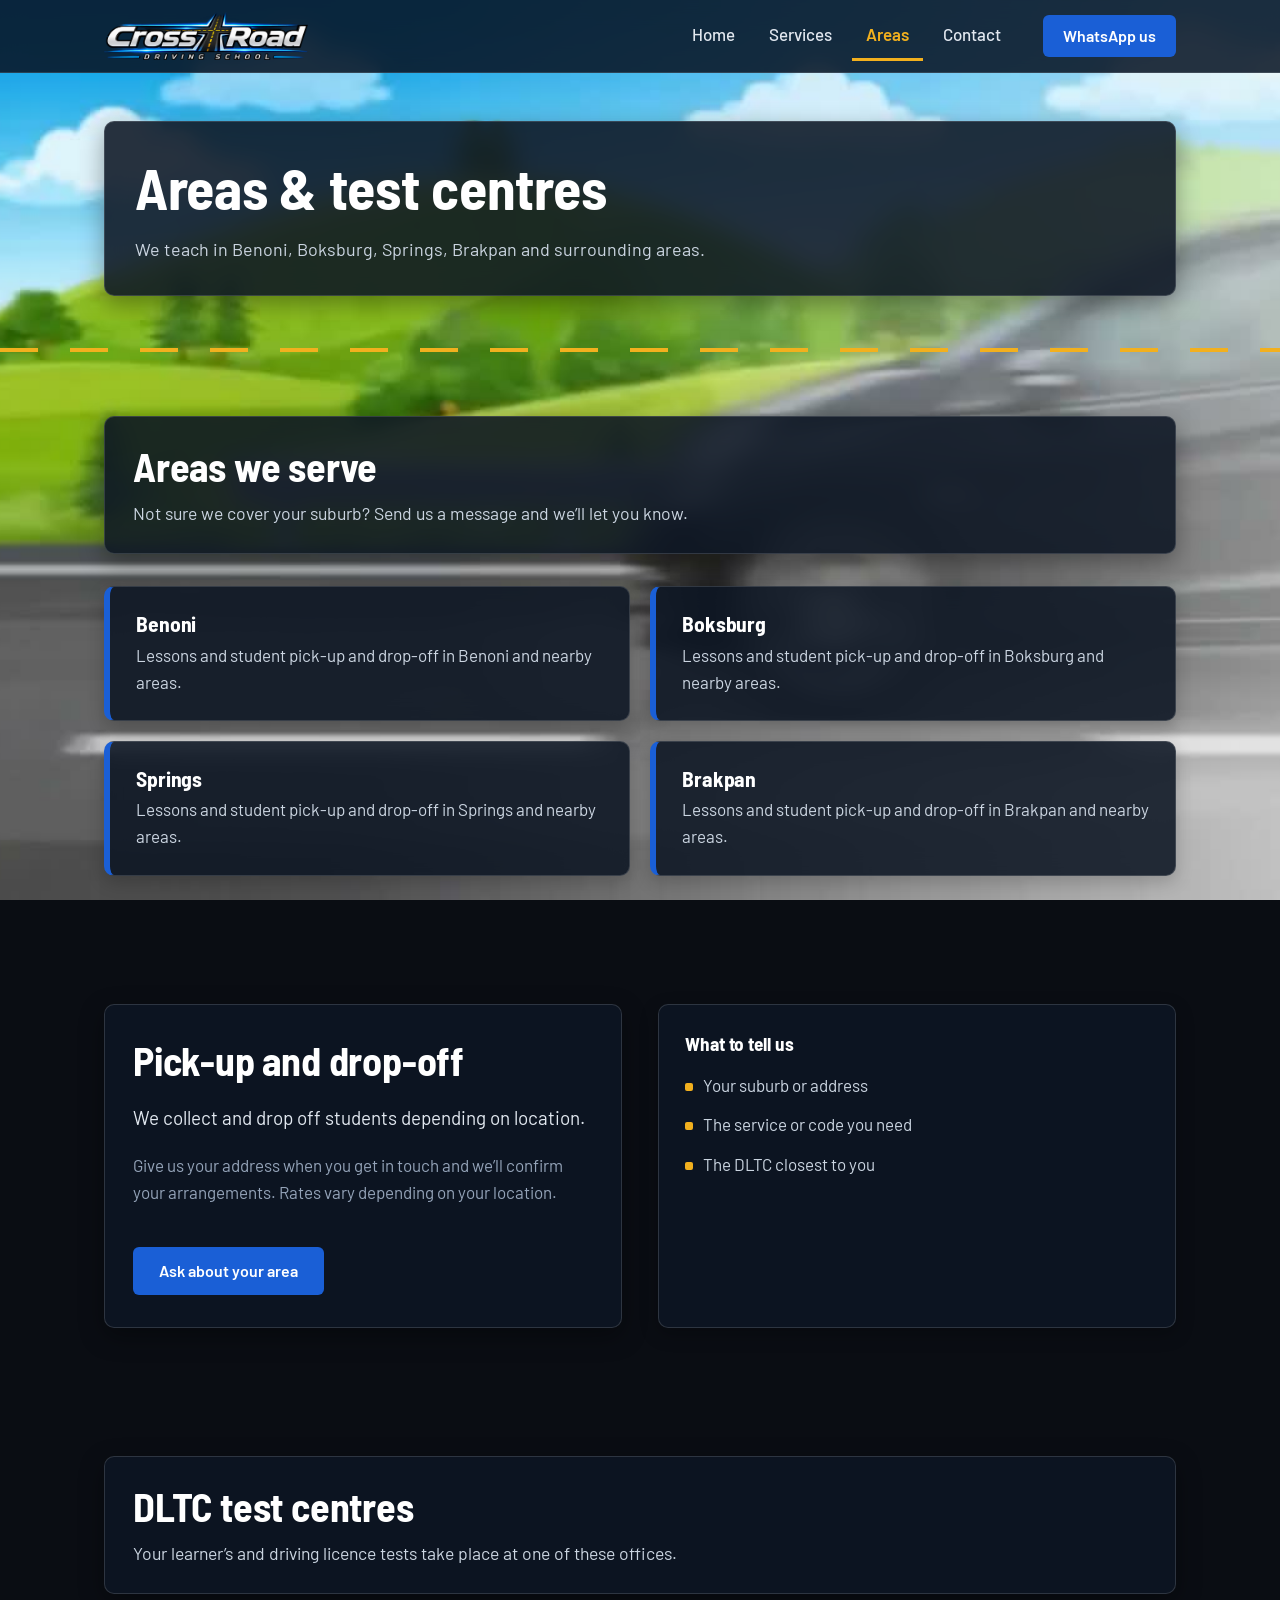
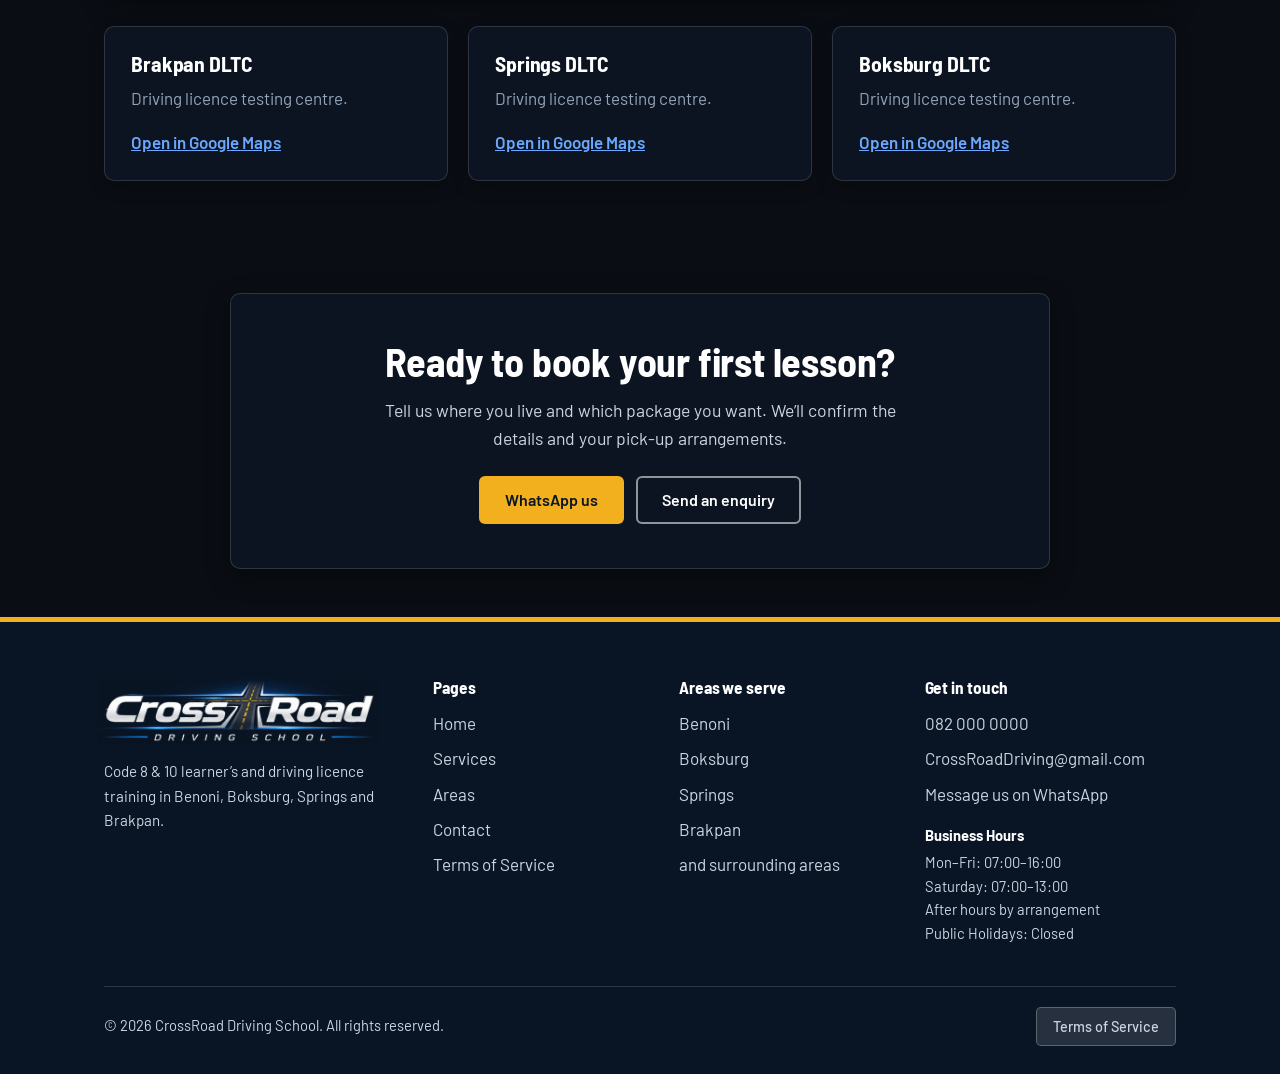
==== commit 8280019c: "v6" ====
--- a/areas.html
+++ b/areas.html
@@ -101,7 +101,7 @@
     <div class="footer-grid">
       <div>
         <a class="footer-logo" href="index.html" aria-label="CrossRoad Driving School, home"><img src="assets/logo-dark.png" alt="CrossRoad Driving School" width="1200" height="288" loading="lazy"></a>
-        <p class="footer-about">Learner&rsquo;s licence (Code 1, 2, 3) and driving licence (Code 8/B &amp; Code 10/C) training in Benoni, Boksburg, Springs and Brakpan.</p>
+        <p class="footer-about">Code 8 &amp; 10 learner&rsquo;s and driving licence training in Benoni, Boksburg, Springs and Brakpan.</p>
       </div>
       <div>
         <h3>Pages</h3>
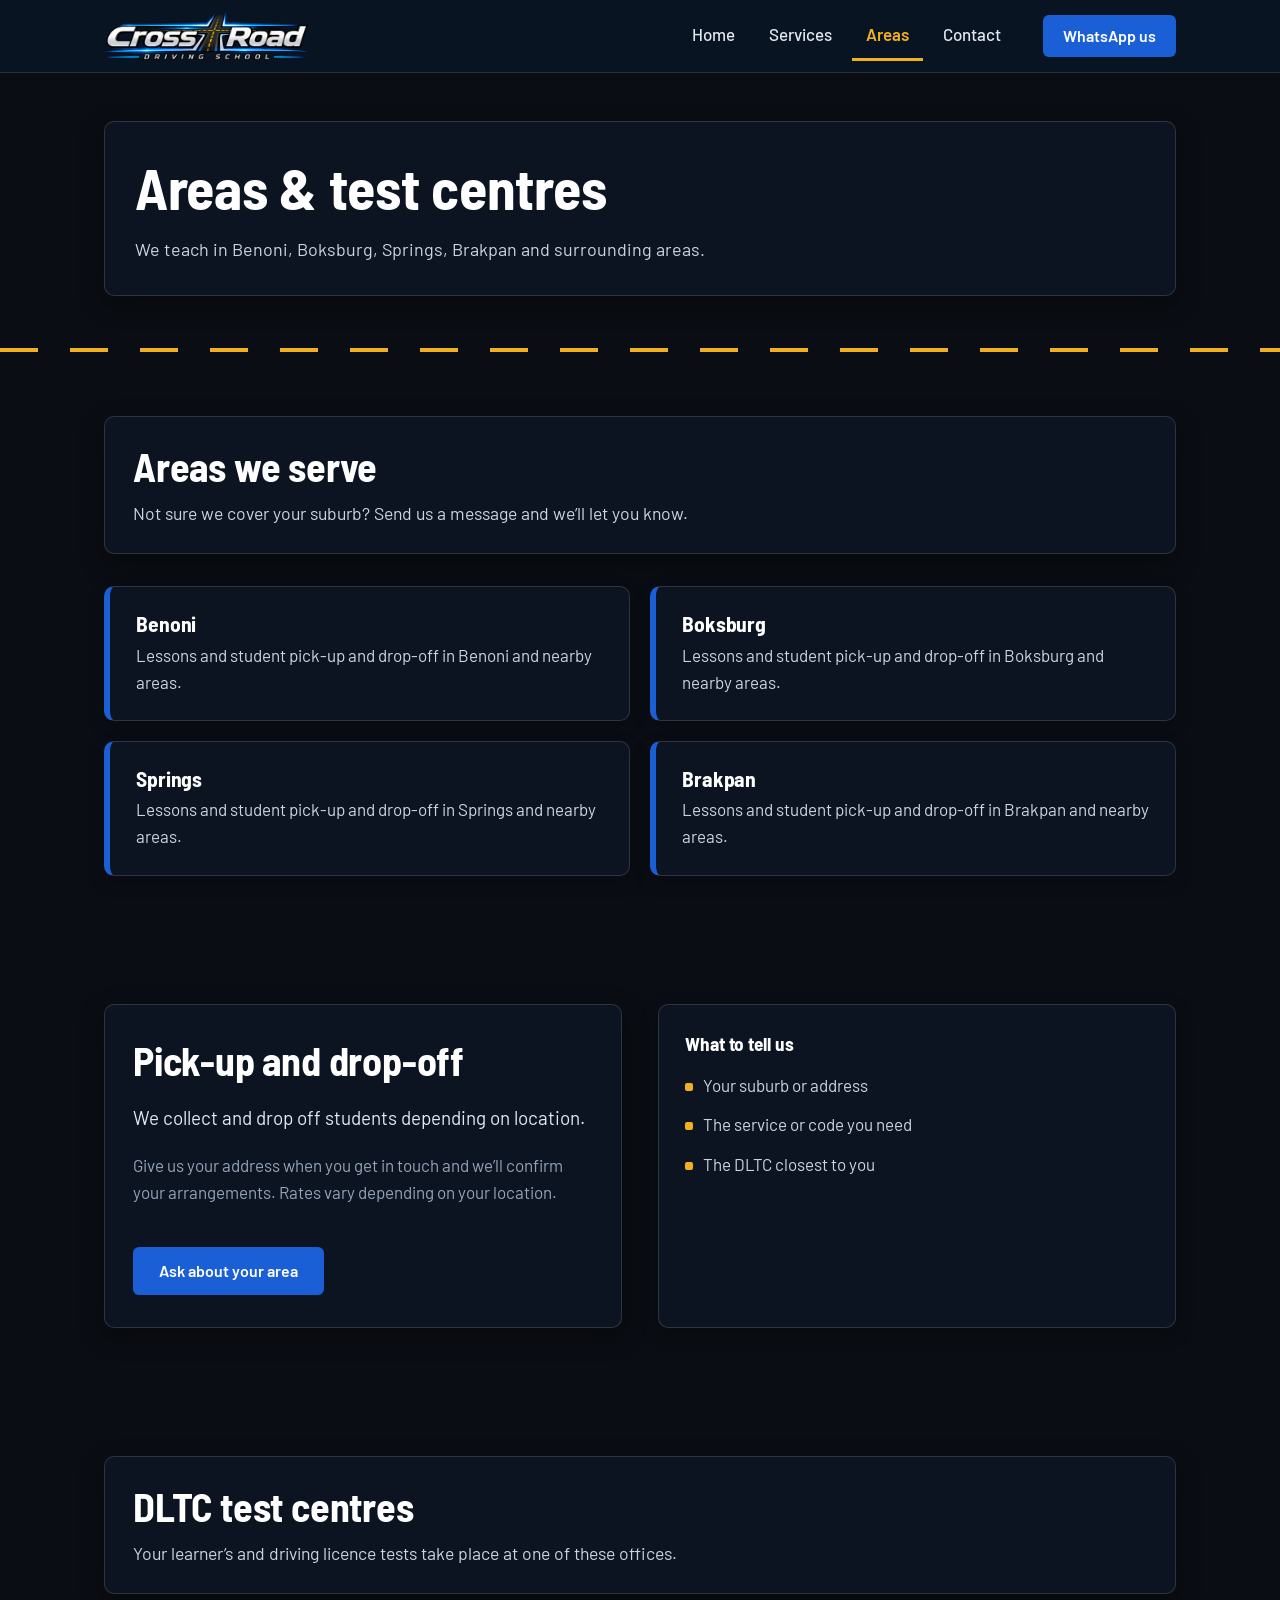
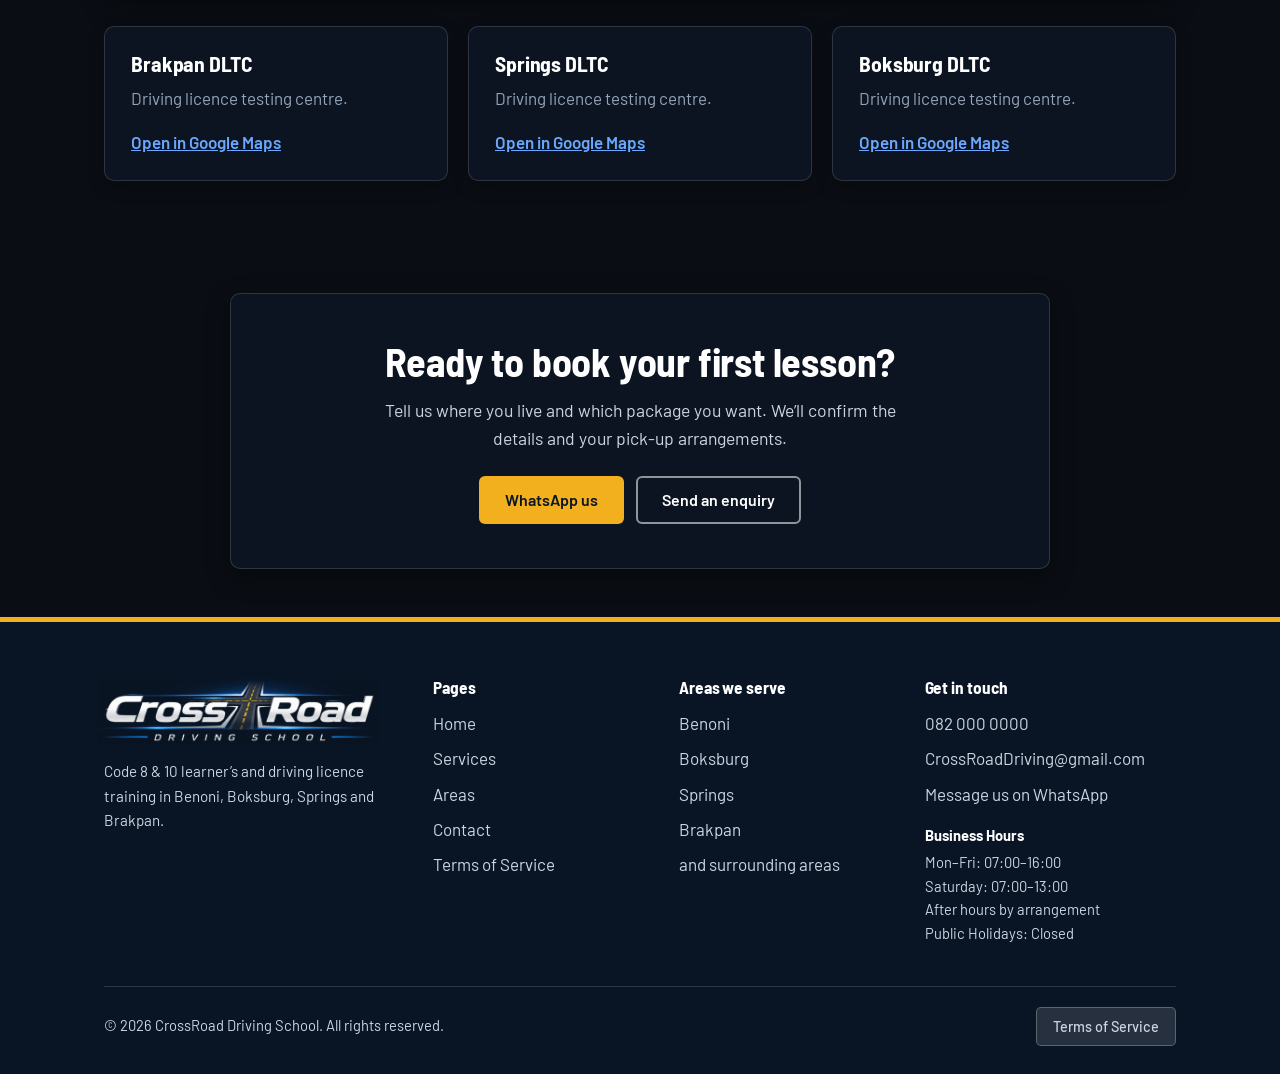
==== commit 56308b0f: "V7" ====
--- a/areas.html
+++ b/areas.html
@@ -18,7 +18,6 @@
 <link rel="stylesheet" href="css/styles.css">
 </head>
 <body>
-<canvas id="scroll-bg-canvas" style="position:fixed;top:0;left:0;width:100vw;height:100vh;width:100%;height:100%;z-index:-2;pointer-events:none;display:block;"></canvas>
 
 <a class="skip-link" href="#main">Skip to content</a>
 <header class="site-header">
@@ -147,6 +146,5 @@
 </footer>
 <script src="js/config.js"></script>
 <script src="js/main.js"></script>
-<script src="js/scroll-frames.js"></script>
 </body>
 </html>
